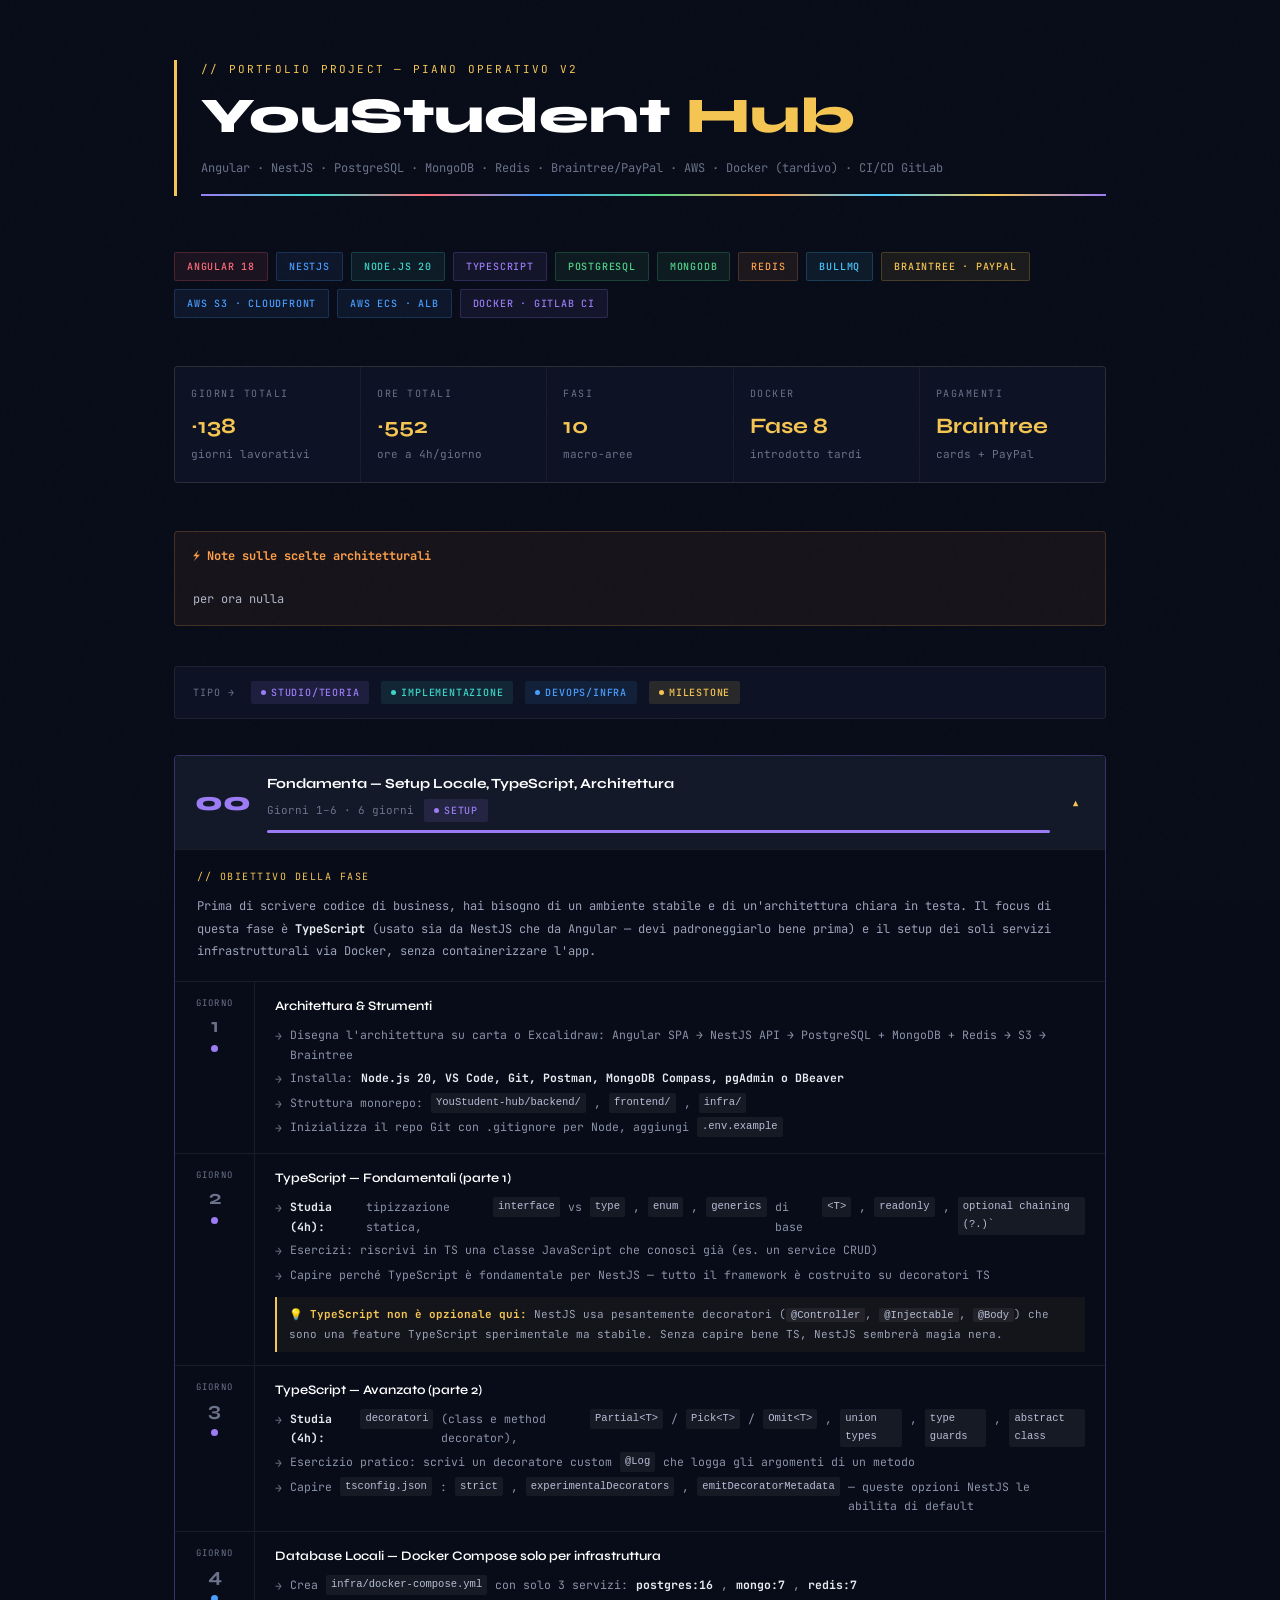
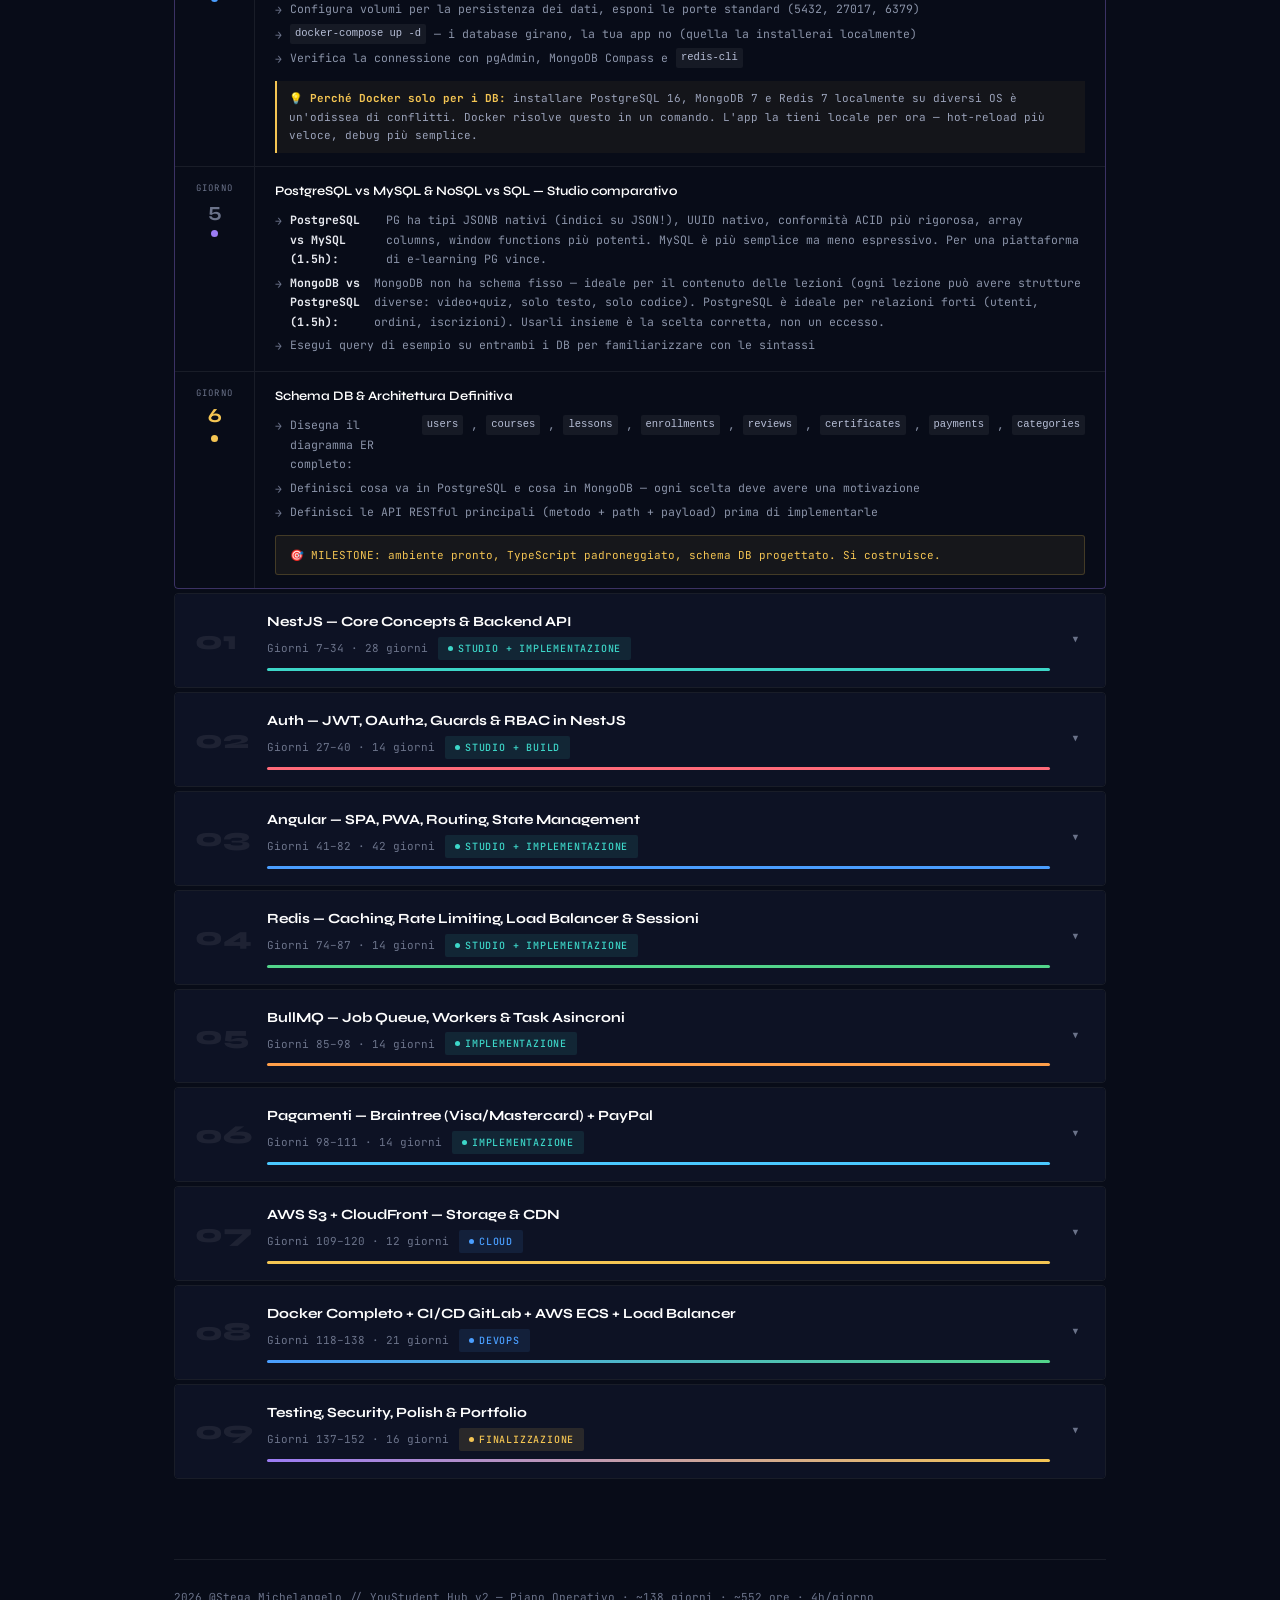
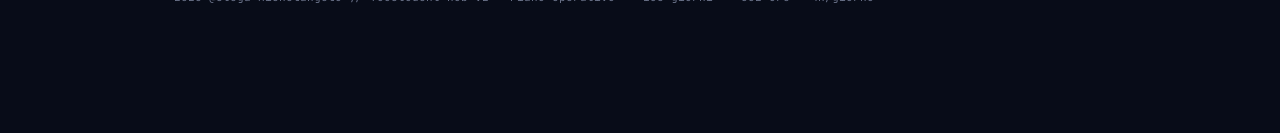
==== index.html @ 7e166595 "renamed file" ====
<!DOCTYPE html>
<html lang="it">
<head>
<meta charset="UTF-8">
<meta name="viewport" content="width=device-width, initial-scale=1.0">
<title>Student Hub — Project Plan v2</title>
<link href="https://fonts.googleapis.com/css2?family=Syne:wght@400;600;700;800&family=JetBrains+Mono:wght@300;400;500&display=swap" rel="stylesheet">
<style>
  :root {
    --bg: #080C18;
    --bg2: #0D1224;
    --bg3: #131929;
    --border: rgba(255,255,255,0.07);
    --gold: #F4C553;
    --gold-dim: rgba(244,197,83,0.15);
    --teal: #3DD6C8;
    --rose: #FF6B7A;
    --purple: #9B7CF4;
    --blue: #4A9EFF;
    --green: #52D48A;
    --orange: #FF9F4A;
    --cyan: #4AC8FF;
    --text: #E8EAF0;
    --muted: #6B738A;
    --accent-border: rgba(244,197,83,0.3);
  }
  * { box-sizing: border-box; margin: 0; padding: 0; }
  body {
    background: var(--bg);
    color: var(--text);
    font-family: 'JetBrains Mono', monospace;
    font-size: 13px;
    line-height: 1.7;
    min-height: 100vh;
  }
  body::before {
    content:'';
    position: fixed;
    inset: 0;
    background-image: url("data:image/svg+xml,%3Csvg viewBox='0 0 256 256' xmlns='http://www.w3.org/2000/svg'%3E%3Cfilter id='n'%3E%3CfeTurbulence type='fractalNoise' baseFrequency='0.9' numOctaves='4' stitchTiles='stitch'/%3E%3C/filter%3E%3Crect width='100%25' height='100%25' filter='url(%23n)' opacity='0.04'/%3E%3C/svg%3E");
    pointer-events: none;
    z-index: 0;
    opacity: 0.4;
  }
  .wrapper { position: relative; z-index: 1; max-width: 980px; margin: 0 auto; padding: 60px 24px 120px; }

  .header { margin-bottom: 56px; border-left: 3px solid var(--gold); padding-left: 24px; }
  .header-tag { font-size: 11px; letter-spacing: 0.2em; color: var(--gold); text-transform: uppercase; margin-bottom: 10px; }
  .header h1 { font-family: 'Syne', sans-serif; font-weight: 800; font-size: clamp(30px, 5vw, 50px); line-height: 1.1; color: #fff; margin-bottom: 8px; }
  .header h1 span { color: var(--gold); }
  .header-sub { color: var(--muted); font-size: 12px; margin-top: 14px; }
  .rainbow-bar { height: 2px; width: 100%; margin-top: 16px; background: linear-gradient(90deg, #9B7CF4,#3DD6C8,#FF6B7A,#4A9EFF,#52D48A,#FF9F4A,#4AC8FF,#F4C553,#9B7CF4); }

  /* STACK BADGES */
  .stack-row { display: flex; flex-wrap: wrap; gap: 8px; margin-bottom: 48px; }
  .stack-pill {
    display: inline-flex; align-items: center; gap: 6px;
    padding: 5px 12px; border-radius: 2px; font-size: 10px;
    letter-spacing: 0.08em; text-transform: uppercase; font-weight: 500;
    border: 1px solid;
  }
  .sp-red    { background: rgba(255,107,122,0.08); color: #FF6B7A; border-color: rgba(255,107,122,0.2); }
  .sp-blue   { background: rgba(74,158,255,0.08); color: #4A9EFF; border-color: rgba(74,158,255,0.2); }
  .sp-teal   { background: rgba(61,214,200,0.08); color: #3DD6C8; border-color: rgba(61,214,200,0.2); }
  .sp-purple { background: rgba(155,124,244,0.08); color: #9B7CF4; border-color: rgba(155,124,244,0.2); }
  .sp-green  { background: rgba(82,212,138,0.08); color: #52D48A; border-color: rgba(82,212,138,0.2); }
  .sp-orange { background: rgba(255,159,74,0.08); color: #FF9F4A; border-color: rgba(255,159,74,0.2); }
  .sp-cyan   { background: rgba(74,200,255,0.08); color: #4AC8FF; border-color: rgba(74,200,255,0.2); }
  .sp-gold   { background: rgba(244,197,83,0.08); color: #F4C553; border-color: rgba(244,197,83,0.2); }

  .stats { display: grid; grid-template-columns: repeat(auto-fit, minmax(130px, 1fr)); gap: 1px; background: var(--border); border: 1px solid var(--border); border-radius: 4px; margin-bottom: 48px; overflow: hidden; }
  .stat { background: var(--bg2); padding: 18px 16px; }
  .stat-label { font-size: 10px; color: var(--muted); letter-spacing: 0.15em; text-transform: uppercase; margin-bottom: 6px; }
  .stat-value { font-family: 'Syne', sans-serif; font-size: 22px; font-weight: 700; color: var(--gold); }
  .stat-unit { font-size: 11px; color: var(--muted); }

  /* NOTE BOX */
  .note-box { padding: 14px 18px; background: rgba(255,159,74,0.06); border: 1px solid rgba(255,159,74,0.2); border-radius: 4px; margin-bottom: 40px; font-size: 12px; color: #B0B8C8; line-height: 1.8; }
  .note-box strong { color: var(--orange); }

  .legend { display: flex; flex-wrap: wrap; gap: 12px; margin-bottom: 36px; padding: 14px 18px; background: var(--bg2); border: 1px solid var(--border); border-radius: 4px; align-items: center; }
  .legend-label { font-size: 10px; color: var(--muted); text-transform: uppercase; letter-spacing: 0.1em; margin-right: 4px; }
  .badge { display: inline-flex; align-items: center; gap: 5px; padding: 3px 10px; border-radius: 2px; font-size: 10px; letter-spacing: 0.08em; text-transform: uppercase; font-weight: 500; }
  .badge-dot { width: 5px; height: 5px; border-radius: 50%; }
  .badge.theory  { background: rgba(155,124,244,0.12); color: var(--purple); }
  .badge.theory .badge-dot  { background: var(--purple); }
  .badge.build   { background: rgba(61,214,200,0.1);  color: var(--teal); }
  .badge.build .badge-dot   { background: var(--teal); }
  .badge.devops  { background: rgba(74,158,255,0.1);  color: var(--blue); }
  .badge.devops .badge-dot  { background: var(--blue); }
  .badge.milestone { background: rgba(244,197,83,0.12); color: var(--gold); }
  .badge.milestone .badge-dot { background: var(--gold); }

  /* PHASE */
  .phase { margin-bottom: 4px; border: 1px solid var(--border); border-radius: 4px; overflow: hidden; transition: border-color 0.2s; }
  .phase:hover { border-color: rgba(255,255,255,0.13); }
  .phase.open { border-color: var(--accent-border); }
  .phase-header { display: grid; grid-template-columns: 56px 1fr auto; align-items: center; gap: 16px; padding: 16px 20px; cursor: pointer; background: var(--bg2); user-select: none; transition: background 0.15s; }
  .phase-header:hover { background: var(--bg3); }
  .phase.open .phase-header { background: var(--bg3); }
  .phase-num { font-family: 'Syne', sans-serif; font-size: 26px; font-weight: 800; color: var(--border); line-height: 1; }
  .phase-name { font-family: 'Syne', sans-serif; font-size: 14px; font-weight: 700; color: #fff; margin-bottom: 3px; }
  .phase-meta { display: flex; gap: 10px; align-items: center; flex-wrap: wrap; }
  .phase-days { font-size: 11px; color: var(--muted); }
  .phase-color-bar { height: 3px; border-radius: 2px; width: 100%; margin-top: 8px; }
  .phase-toggle { font-size: 18px; color: var(--muted); transition: transform 0.2s, color 0.2s; padding: 4px; }
  .phase.open .phase-toggle { transform: rotate(180deg); color: var(--gold); }
  .phase-body { display: none; border-top: 1px solid var(--border); }
  .phase.open .phase-body { display: block; }

  /* CONCEPT BOX */
  .concept-box { padding: 18px 22px; background: var(--bg); border-bottom: 1px solid var(--border); }
  .concept-title { font-size: 10px; letter-spacing: 0.15em; text-transform: uppercase; color: var(--gold); margin-bottom: 10px; }
  .concept-text { color: #9BA3BA; font-size: 12px; line-height: 1.9; }
  .concept-text strong { color: var(--text); }

  /* DAYS */
  .day-row { display: grid; grid-template-columns: 80px 1fr; border-bottom: 1px solid var(--border); transition: background 0.1s; }
  .day-row:last-child { border-bottom: none; }
  .day-row:hover { background: rgba(255,255,255,0.02); }
  .day-num-col { display: flex; flex-direction: column; align-items: center; justify-content: flex-start; padding: 14px 8px; border-right: 1px solid var(--border); gap: 5px; }
  .day-label { font-size: 9px; color: var(--muted); letter-spacing: 0.12em; text-transform: uppercase; }
  .day-number { font-family: 'Syne', sans-serif; font-size: 20px; font-weight: 700; color: var(--muted); line-height: 1; }
  .day-row.milestone-day .day-number { color: var(--gold); }
  .day-type-dot { width: 7px; height: 7px; border-radius: 50%; margin-top: 4px; }
  .day-content-col { padding: 13px 20px; }
  .day-title { font-family: 'Syne', sans-serif; font-size: 13px; font-weight: 600; color: #fff; margin-bottom: 6px; }
  .day-tasks { list-style: none; color: #8A93A8; font-size: 11.5px; }
  .day-tasks li { padding: 2px 0; display: flex; gap: 8px; align-items: flex-start; }
  .day-tasks li::before { content: '→'; color: var(--muted); flex-shrink: 0; margin-top: 1px; }
  .day-tasks li strong { color: var(--text); }
  .tip-box { margin-top: 10px; padding: 8px 12px; background: rgba(244,197,83,0.05); border-left: 2px solid var(--gold); font-size: 11px; color: #9BA3BA; }
  .tip-box strong { color: var(--gold); }
  .warn-box { margin-top: 10px; padding: 8px 12px; background: rgba(255,107,122,0.05); border-left: 2px solid var(--rose); font-size: 11px; color: #9BA3BA; }
  .warn-box strong { color: var(--rose); }
  .milestone-banner { background: rgba(244,197,83,0.06); border: 1px solid rgba(244,197,83,0.2); border-radius: 3px; padding: 10px 14px; margin-top: 10px; font-size: 11px; color: var(--gold); display: flex; align-items: center; gap: 8px; }

  /* PHASE COLORS */
  .ph0 .phase-color-bar { background: var(--purple); }
  .ph0 .phase.open { border-color: rgba(155,124,244,0.35); }
  .ph0 .phase.open .phase-num { color: var(--purple); }

  .ph1 .phase-color-bar { background: var(--teal); }
  .ph1 .phase.open { border-color: rgba(61,214,200,0.35); }
  .ph1 .phase.open .phase-num { color: var(--teal); }

  .ph2 .phase-color-bar { background: var(--rose); }
  .ph2 .phase.open { border-color: rgba(255,107,122,0.35); }
  .ph2 .phase.open .phase-num { color: var(--rose); }

  .ph3 .phase-color-bar { background: var(--blue); }
  .ph3 .phase.open { border-color: rgba(74,158,255,0.35); }
  .ph3 .phase.open .phase-num { color: var(--blue); }

  .ph4 .phase-color-bar { background: var(--green); }
  .ph4 .phase.open { border-color: rgba(82,212,138,0.35); }
  .ph4 .phase.open .phase-num { color: var(--green); }

  .ph5 .phase-color-bar { background: var(--orange); }
  .ph5 .phase.open { border-color: rgba(255,159,74,0.35); }
  .ph5 .phase.open .phase-num { color: var(--orange); }

  .ph6 .phase-color-bar { background: var(--cyan); }
  .ph6 .phase.open { border-color: rgba(74,200,255,0.35); }
  .ph6 .phase.open .phase-num { color: var(--cyan); }

  .ph7 .phase-color-bar { background: var(--gold); }
  .ph7 .phase.open { border-color: rgba(244,197,83,0.35); }
  .ph7 .phase.open .phase-num { color: var(--gold); }

  .ph8 .phase-color-bar { background: linear-gradient(90deg,#4A9EFF,#52D48A); }
  .ph8 .phase.open { border-color: rgba(74,158,255,0.35); }
  .ph8 .phase.open .phase-num { color: var(--blue); }

  .ph9 .phase-color-bar { background: linear-gradient(90deg,var(--purple),var(--gold)); }
  .ph9 .phase.open { border-color: rgba(244,197,83,0.35); }
  .ph9 .phase.open .phase-num { color: var(--gold); }

  code { background: rgba(255,255,255,0.06); padding: 1px 5px; border-radius: 2px; font-size: 10.5px; color: #B8C0D8; }

  .footer { margin-top: 80px; padding-top: 28px; border-top: 1px solid var(--border); color: var(--muted); font-size: 11px; }

  @media(max-width:600px) {
    .day-row { grid-template-columns: 60px 1fr; }
    .stats { grid-template-columns: 1fr 1fr; }
    .phase-header { grid-template-columns: 36px 1fr auto; gap: 10px; }
    .phase-num { font-size: 18px; }
  }
</style>
</head>
<body>
<div class="wrapper">

  <div class="header">
    <div class="header-tag">// Portfolio Project — Piano Operativo v2</div>
    <h1>YouStudent <span>Hub</span></h1>
    <div class="header-sub">Angular · NestJS · PostgreSQL · MongoDB · Redis · Braintree/PayPal · AWS · Docker (tardivo) · CI/CD GitLab</div>
    <div class="rainbow-bar"></div>
  </div>

  <div class="stack-row">
    <span class="stack-pill sp-red">Angular 18</span>
    <span class="stack-pill sp-blue">NestJS</span>
    <span class="stack-pill sp-teal">Node.js 20</span>
    <span class="stack-pill sp-purple">TypeScript</span>
    <span class="stack-pill sp-green">PostgreSQL</span>
    <span class="stack-pill sp-green">MongoDB</span>
    <span class="stack-pill sp-orange">Redis</span>
    <span class="stack-pill sp-cyan">BullMQ</span>
    <span class="stack-pill sp-gold">Braintree · PayPal</span>
    <span class="stack-pill sp-blue">AWS S3 · CloudFront</span>
    <span class="stack-pill sp-blue">AWS ECS · ALB</span>
    <span class="stack-pill sp-purple">Docker · GitLab CI</span>
  </div>

  <div class="stats">
    <div class="stat"><div class="stat-label">Giorni totali</div><div class="stat-value">~138</div><div class="stat-unit">giorni lavorativi</div></div>
    <div class="stat"><div class="stat-label">Ore totali</div><div class="stat-value">~552</div><div class="stat-unit">ore a 4h/giorno</div></div>
    <div class="stat"><div class="stat-label">Fasi</div><div class="stat-value">10</div><div class="stat-unit">macro-aree</div></div>
    <div class="stat"><div class="stat-label">Docker</div><div class="stat-value">Fase 8</div><div class="stat-unit">introdotto tardi</div></div>
    <div class="stat"><div class="stat-label">Pagamenti</div><div class="stat-value">Braintree</div><div class="stat-unit">cards + PayPal</div></div>
  </div>

  <div class="note-box">
    <strong>⚡ Note sulle scelte architetturali</strong><br><br>
    <p>per ora nulla</p>
  </div>

  <div class="legend">
    <span class="legend-label">Tipo →</span>
    <span class="badge theory"><span class="badge-dot"></span>Studio/Teoria</span>
    <span class="badge build"><span class="badge-dot"></span>Implementazione</span>
    <span class="badge devops"><span class="badge-dot"></span>DevOps/Infra</span>
    <span class="badge milestone"><span class="badge-dot"></span>Milestone</span>
  </div>

  <!-- ===== PHASE 00 ===== -->
  <div class="ph0">
  <div class="phase" id="ph0">
    <div class="phase-header" onclick="toggle('ph0')">
      <div class="phase-num">00</div>
      <div class="phase-info">
        <div class="phase-name">Fondamenta — Setup Locale, TypeScript, Architettura</div>
        <div class="phase-meta"><span class="phase-days">Giorni 1–6 · 6 giorni</span><span class="badge theory"><span class="badge-dot"></span>Setup</span></div>
        <div class="phase-color-bar"></div>
      </div>
      <div class="phase-toggle">▾</div>
    </div>
    <div class="phase-body">
      <div class="concept-box">
        <div class="concept-title">// Obiettivo della fase</div>
        <div class="concept-text">Prima di scrivere codice di business, hai bisogno di un ambiente stabile e di un'architettura chiara in testa. Il focus di questa fase è <strong>TypeScript</strong> (usato sia da NestJS che da Angular — devi padroneggiarlo bene prima) e il setup dei soli servizi infrastrutturali via Docker, senza containerizzare l'app.</div>
      </div>
      <div class="days-list">

        <div class="day-row">
          <div class="day-num-col"><span class="day-label">giorno</span><span class="day-number">1</span><span class="day-type-dot" style="background:var(--purple)"></span></div>
          <div class="day-content-col">
            <div class="day-title">Architettura & Strumenti</div>
            <ul class="day-tasks">
              <li>Disegna l'architettura su carta o Excalidraw: Angular SPA → NestJS API → PostgreSQL + MongoDB + Redis → S3 → Braintree</li>
              <li>Installa: <strong>Node.js 20, VS Code, Git, Postman, MongoDB Compass, pgAdmin o DBeaver</strong></li>
              <li>Struttura monorepo: <code>YouStudent-hub/backend/</code>, <code>frontend/</code>, <code>infra/</code></li>
              <li>Inizializza il repo Git con .gitignore per Node, aggiungi <code>.env.example</code></li>
            </ul>
          </div>
        </div>

        <div class="day-row">
          <div class="day-num-col"><span class="day-label">giorno</span><span class="day-number">2</span><span class="day-type-dot" style="background:var(--purple)"></span></div>
          <div class="day-content-col">
            <div class="day-title">TypeScript — Fondamentali (parte 1)</div>
            <ul class="day-tasks">
              <li><strong>Studia (4h):</strong> tipizzazione statica, <code>interface</code> vs <code>type</code>, <code>enum</code>, <code>generics</code> di base <code>&lt;T&gt;</code>, <code>readonly</code>, <code>optional chaining (?.)` </code></li>
              <li>Esercizi: riscrivi in TS una classe JavaScript che conosci già (es. un service CRUD)</li>
              <li>Capire perché TypeScript è fondamentale per NestJS — tutto il framework è costruito su decoratori TS</li>
            </ul>
            <div class="tip-box"><strong>💡 TypeScript non è opzionale qui:</strong> NestJS usa pesantemente decoratori (<code>@Controller</code>, <code>@Injectable</code>, <code>@Body</code>) che sono una feature TypeScript sperimentale ma stabile. Senza capire bene TS, NestJS sembrerà magia nera.</div>
          </div>
        </div>

        <div class="day-row">
          <div class="day-num-col"><span class="day-label">giorno</span><span class="day-number">3</span><span class="day-type-dot" style="background:var(--purple)"></span></div>
          <div class="day-content-col">
            <div class="day-title">TypeScript — Avanzato (parte 2)</div>
            <ul class="day-tasks">
              <li><strong>Studia (4h):</strong> <code>decoratori</code> (class e method decorator), <code>Partial&lt;T&gt;</code> / <code>Pick&lt;T&gt;</code> / <code>Omit&lt;T&gt;</code>, <code>union types</code>, <code>type guards</code>, <code>abstract class</code></li>
              <li>Esercizio pratico: scrivi un decoratore custom <code>@Log</code> che logga gli argomenti di un metodo</li>
              <li>Capire <code>tsconfig.json</code>: <code>strict</code>, <code>experimentalDecorators</code>, <code>emitDecoratorMetadata</code> — queste opzioni NestJS le abilita di default</li>
            </ul>
          </div>
        </div>

        <div class="day-row">
          <div class="day-num-col"><span class="day-label">giorno</span><span class="day-number">4</span><span class="day-type-dot" style="background:var(--blue)"></span></div>
          <div class="day-content-col">
            <div class="day-title">Database Locali — Docker Compose solo per infrastruttura</div>
            <ul class="day-tasks">
              <li>Crea <code>infra/docker-compose.yml</code> con solo 3 servizi: <strong>postgres:16</strong>, <strong>mongo:7</strong>, <strong>redis:7</strong></li>
              <li>Configura volumi per la persistenza dei dati, esponi le porte standard (5432, 27017, 6379)</li>
              <li><code>docker-compose up -d</code> — i database girano, la tua app no (quella la installerai localmente)</li>
              <li>Verifica la connessione con pgAdmin, MongoDB Compass e <code>redis-cli</code></li>
            </ul>
            <div class="tip-box"><strong>💡 Perché Docker solo per i DB:</strong> installare PostgreSQL 16, MongoDB 7 e Redis 7 localmente su diversi OS è un'odissea di conflitti. Docker risolve questo in un comando. L'app la tieni locale per ora — hot-reload più veloce, debug più semplice.</div>
          </div>
        </div>

        <div class="day-row">
          <div class="day-num-col"><span class="day-label">giorno</span><span class="day-number">5</span><span class="day-type-dot" style="background:var(--purple)"></span></div>
          <div class="day-content-col">
            <div class="day-title">PostgreSQL vs MySQL & NoSQL vs SQL — Studio comparativo</div>
            <ul class="day-tasks">
              <li><strong>PostgreSQL vs MySQL (1.5h):</strong> PG ha tipi JSONB nativi (indici su JSON!), UUID nativo, conformità ACID più rigorosa, array columns, window functions più potenti. MySQL è più semplice ma meno espressivo. Per una piattaforma di e-learning PG vince.</li>
              <li><strong>MongoDB vs PostgreSQL (1.5h):</strong> MongoDB non ha schema fisso — ideale per il contenuto delle lezioni (ogni lezione può avere strutture diverse: video+quiz, solo testo, solo codice). PostgreSQL è ideale per relazioni forti (utenti, ordini, iscrizioni). Usarli insieme è la scelta corretta, non un eccesso.</li>
              <li>Esegui query di esempio su entrambi i DB per familiarizzare con le sintassi</li>
            </ul>
          </div>
        </div>

        <div class="day-row milestone-day">
          <div class="day-num-col"><span class="day-label">giorno</span><span class="day-number">6</span><span class="day-type-dot" style="background:var(--gold)"></span></div>
          <div class="day-content-col">
            <div class="day-title">Schema DB & Architettura Definitiva</div>
            <ul class="day-tasks">
              <li>Disegna il diagramma ER completo: <code>users</code>, <code>courses</code>, <code>lessons</code>, <code>enrollments</code>, <code>reviews</code>, <code>certificates</code>, <code>payments</code>, <code>categories</code></li>
              <li>Definisci cosa va in PostgreSQL e cosa in MongoDB — ogni scelta deve avere una motivazione</li>
              <li>Definisci le API RESTful principali (metodo + path + payload) prima di implementarle</li>
            </ul>
            <div class="milestone-banner">🎯 MILESTONE: ambiente pronto, TypeScript padroneggiato, schema DB progettato. Si costruisce.</div>
          </div>
        </div>

      </div>
    </div>
  </div>
  </div>

  <!-- ===== PHASE 01 ===== -->
  <div class="ph1">
  <div class="phase" id="ph1">
    <div class="phase-header" onclick="toggle('ph1')">
      <div class="phase-num">01</div>
      <div class="phase-info">
        <div class="phase-name">NestJS — Core Concepts & Backend API</div>
        <div class="phase-meta"><span class="phase-days">Giorni 7–34 · 28 giorni</span><span class="badge build"><span class="badge-dot"></span>Studio + Implementazione</span></div>
        <div class="phase-color-bar"></div>
      </div>
      <div class="phase-toggle">▾</div>
    </div>
    <div class="phase-body">
      <div class="concept-box">
        <div class="concept-title">// I building block di NestJS — impararli nell'ordine giusto</div>
        <div class="concept-text">
          NestJS ha un'architettura fortemente ispirata ad Angular (moduli, dependency injection, decoratori). I concetti vanno imparati in questo ordine:<br><br>
          <strong>Module:</strong> unità organizzativa. Ogni feature è un modulo (<code>UsersModule</code>, <code>CoursesModule</code>). Il modulo radice è <code>AppModule</code>. I moduli dichiarano cosa esportano e cosa importano da altri moduli.<br><br>
          <strong>Controller:</strong> gestisce le richieste HTTP. Mappa i path (<code>@Get('/courses')</code>), estrae parametri (<code>@Param</code>, <code>@Body</code>, <code>@Query</code>), delega la logica al Service.<br><br>
          <strong>Service:</strong> contiene tutta la logica di business. È <code>@Injectable()</code> — NestJS gestisce il suo ciclo di vita e lo inietta dove serve (dependency injection).<br><br>
          <strong>DTO (Data Transfer Object):</strong> classe TypeScript che descrive la forma dei dati in ingresso. Usata con <code>class-validator</code> per la validazione automatica.<br><br>
          <strong>Pipe:</strong> trasforma o valida i dati <em>prima</em> che arrivino al controller. La <code>ValidationPipe</code> globale usa i DTO per validare automaticamente ogni richiesta.<br><br>
          <strong>Guard:</strong> decide se una richiesta può procedere. Esempio: <code>JwtAuthGuard</code> verifica che il token JWT sia valido. Se il guard ritorna <code>false</code>, NestJS risponde automaticamente 401/403.<br><br>
          <strong>Interceptor:</strong> wrappa la richiesta/risposta. Usi: logging, trasformazione della risposta, caching, timeout globale.
        </div>
      </div>
      <div class="days-list">

        <div class="day-row">
          <div class="day-num-col"><span class="day-label">giorno</span><span class="day-number">7</span><span class="day-type-dot" style="background:var(--purple)"></span></div>
          <div class="day-content-col">
            <div class="day-title">NestJS — Installazione & Primo Progetto</div>
            <ul class="day-tasks">
              <li><strong>Studia (1.5h):</strong> leggi la documentazione NestJS — First Steps, Controllers, Providers. Capisci come il framework è strutturato prima di usarlo.</li>
              <li>Installa la CLI: <code>npm i -g @nestjs/cli</code> e crea il progetto: <code>nest new backend</code></li>
              <li>Esplora la struttura generata: <code>app.module.ts</code>, <code>app.controller.ts</code>, <code>app.service.ts</code></li>
              <li>Aggiungi un endpoint custom <code>GET /health</code> che restituisce <code>{"status":"ok","timestamp":"..."}</code> — ti servirà per l'AWS health check più avanti</li>
            </ul>
          </div>
        </div>

        <div class="day-row">
          <div class="day-num-col"><span class="day-label">giorno</span><span class="day-number">8</span><span class="day-type-dot" style="background:var(--purple)"></span></div>
          <div class="day-content-col">
            <div class="day-title">Module System & Dependency Injection</div>
            <ul class="day-tasks">
              <li><strong>Studia (1.5h):</strong> come funziona il DI container di NestJS — <code>providers</code>, <code>exports</code>, <code>imports</code> nel decoratore <code>@Module()</code>. Capire perché un Service deve essere nel provider array del modulo corretto.</li>
              <li>Crea il modulo <code>UsersModule</code> con <code>nest generate module users</code></li>
              <li>Crea <code>UsersController</code> e <code>UsersService</code> con la CLI — osserva come vengono automaticamente registrati nel modulo</li>
              <li>Sperimenta l'injection: inietta <code>UsersService</code> nel costruttore di <code>UsersController</code> e capisce come NestJS risolve la dipendenza</li>
            </ul>
          </div>
        </div>

        <div class="day-row">
          <div class="day-num-col"><span class="day-label">giorno</span><span class="day-number">9</span><span class="day-type-dot" style="background:var(--teal)"></span></div>
          <div class="day-content-col">
            <div class="day-title">DTOs & ValidationPipe</div>
            <ul class="day-tasks">
              <li>Installa: <code>npm i class-validator class-transformer</code></li>
              <li>Crea <code>create-user.dto.ts</code> con decoratori di validazione: <code>@IsEmail()</code>, <code>@IsString()</code>, <code>@MinLength(8)</code>, <code>@IsEnum(UserRole)</code></li>
              <li>Abilita la <code>ValidationPipe</code> globalmente in <code>main.ts</code> con <code>whitelist: true</code> (rimuove automaticamente i campi non presenti nel DTO) e <code>transform: true</code> (converte automaticamente i tipi)</li>
              <li>Testa con Postman: invia un payload invalido e verifica che NestJS risponda 400 con i dettagli degli errori di validazione</li>
            </ul>
            <div class="tip-box"><strong>💡 whitelist: true</strong> è fondamentale per la sicurezza: impedisce che dati extra nel body vengano passati al service. Un utente non può inviare <code>"isAdmin": true</code> e aspettarsi che funzioni.</div>
          </div>
        </div>

        <div class="day-row">
          <div class="day-num-col"><span class="day-label">giorno</span><span class="day-number">10-11</span><span class="day-type-dot" style="background:var(--teal)"></span></div>
          <div class="day-content-col">
            <div class="day-title">TypeORM + PostgreSQL — Entities & Migrations (2 giorni)</div>
            <ul class="day-tasks">
              <li>Installa: <code>@nestjs/typeorm typeorm pg</code>. Configura <code>TypeOrmModule.forRoot()</code> in <code>AppModule</code> puntando al container PostgreSQL</li>
              <li>Crea l'entity <code>User</code> con decoratori TypeORM: <code>@Entity()</code>, <code>@Column()</code>, <code>@PrimaryGeneratedColumn('uuid')</code>, <code>@CreateDateColumn()</code></li>
              <li>Crea una migrazione con TypeORM CLI: capire la differenza tra <code>synchronize: true</code> (solo dev, pericoloso in prod) e le migrazioni esplicite (prod)</li>
              <li>Secondo giorno: entity <code>Course</code> con relation <code>@ManyToOne(() => User)</code> verso instructor, entity <code>Category</code>, <code>Lesson</code></li>
            </ul>
          </div>
        </div>

        <div class="day-row">
          <div class="day-num-col"><span class="day-label">giorno</span><span class="day-number">12-13</span><span class="day-type-dot" style="background:var(--teal)"></span></div>
          <div class="day-content-col">
            <div class="day-title">Repository Pattern & CRUD Courses (2 giorni)</div>
            <ul class="day-tasks">
              <li>Usa <code>@InjectRepository(Course)</code> nel CoursesService per avere accesso al repository TypeORM</li>
              <li>Implementa tutti i metodi CRUD: <code>findAll()</code> con paginazione e filtri, <code>findBySlug()</code>, <code>create()</code>, <code>update()</code>, <code>remove()</code></li>
              <li>CoursesController con tutti gli endpoint REST mappati ai metodi del service</li>
              <li>Aggiungi <code>@nestjs/swagger</code> e decora i DTO e i controller — genera automaticamente la documentazione OpenAPI su <code>/api/docs</code></li>
            </ul>
          </div>
        </div>

        <div class="day-row">
          <div class="day-num-col"><span class="day-label">giorno</span><span class="day-number">14-15</span><span class="day-type-dot" style="background:var(--teal)"></span></div>
          <div class="day-content-col">
            <div class="day-title">Mongoose + MongoDB — Lesson Content (2 giorni)</div>
            <ul class="day-tasks">
              <li>Installa <code>@nestjs/mongoose mongoose</code>. Configura <code>MongooseModule.forRoot()</code> in <code>AppModule</code></li>
              <li>Crea lo Schema Mongoose <code>LessonContent</code>: <code>lessonId</code> (FK verso PostgreSQL), <code>videoUrl</code>, <code>transcript</code>, <code>attachments</code>, <code>quiz: [{question, options, correctAnswer, explanation}]</code></li>
              <li>Service che gestisce il documento MongoDB e il riferimento (content_id) salvato su PostgreSQL</li>
              <li>Endpoint <code>GET /lessons/:id/content</code>: fonde dati da PostgreSQL + MongoDB in una singola risposta</li>
            </ul>
          </div>
        </div>

        <div class="day-row">
          <div class="day-num-col"><span class="day-label">giorno</span><span class="day-number">16-17</span><span class="day-type-dot" style="background:var(--teal)"></span></div>
          <div class="day-content-col">
            <div class="day-title">Interceptors — Response Transform & Logging (2 giorni)</div>
            <ul class="day-tasks">
              <li><strong>Studia (1h):</strong> il ciclo di vita di un Interceptor in NestJS — pre-handler e post-handler con RxJS <code>tap()</code> e <code>map()</code></li>
              <li>Crea un <code>TransformInterceptor</code> globale che wrappa tutte le risposte in: <code>{"data": ..., "statusCode": 200, "timestamp": "..."}</code></li>
              <li>Crea un <code>LoggingInterceptor</code>: logga method, path, status code e tempo di risposta per ogni richiesta</li>
              <li>Crea un <code>TimeoutInterceptor</code>: se un endpoint non risponde entro 10 secondi, ritorna 504</li>
            </ul>
          </div>
        </div>

        <div class="day-row">
          <div class="day-num-col"><span class="day-label">giorno</span><span class="day-number">18-19</span><span class="day-type-dot" style="background:var(--teal)"></span></div>
          <div class="day-content-col">
            <div class="day-title">Exception Filters & Error Handling (2 giorni)</div>
            <ul class="day-tasks">
              <li><strong>Studia (1h):</strong> le eccezioni built-in di NestJS (<code>NotFoundException</code>, <code>ForbiddenException</code>, <code>ConflictException</code>, ecc.) — quando usare ognuna</li>
              <li>Crea un <code>HttpExceptionFilter</code> globale che standardizza il formato di TUTTI gli errori: <code>{"error": "NOT_FOUND", "message": "...", "statusCode": 404, "path": "..."}</code></li>
              <li>Gestisci anche gli errori di TypeORM (es. violazione di unique constraint) — trasformali in <code>ConflictException</code> invece di lasciare passare un errore 500</li>
              <li>Testa ogni tipo di errore con Postman e verifica la consistenza della risposta</li>
            </ul>
          </div>
        </div>

        <div class="day-row">
          <div class="day-num-col"><span class="day-label">giorno</span><span class="day-number">20-22</span><span class="day-type-dot" style="background:var(--teal)"></span></div>
          <div class="day-content-col">
            <div class="day-title">Enrollment, Review, Certificate — API Complete (3 giorni)</div>
            <ul class="day-tasks">
              <li>Genera tutti i moduli, controller, service, DTO per enrollments, reviews, certificates con la NestJS CLI</li>
              <li>Logica di enrollement: verifica che il corso sia published, che l'utente non sia già iscritto, crea l'enrollment</li>
              <li>Logica di progresso: aggiorna la percentuale, emetti un <strong>evento interno NestJS</strong> (<code>EventEmitter2</code>) quando il progresso raggiunge il 100%</li>
              <li>Il listener dell'evento triggera la generazione del certificato in background</li>
            </ul>
          </div>
        </div>

        <div class="day-row">
          <div class="day-num-col"><span class="day-label">giorno</span><span class="day-number">23-25</span><span class="day-type-dot" style="background:var(--teal)"></span></div>
          <div class="day-content-col">
            <div class="day-title">Custom Pipes & Advanced Validation (3 giorni)</div>
            <ul class="day-tasks">
              <li><strong>Studia (1h):</strong> quando creare una Pipe custom invece di usare solo class-validator — scenari: validazione cross-field, trasformazione complessa, parsing di valori</li>
              <li>Crea <code>ParseUuidPipe</code> custom: valida che un parametro sia un UUID valido, lancia <code>BadRequestException</code> se non lo è</li>
              <li>Crea <code>FileSizePipe</code>: valida la dimensione di un file caricato</li>
              <li>Applica le pipe a livello di parametro: <code>@Param('id', ParseUuidPipe)</code></li>
            </ul>
          </div>
        </div>

        <div class="day-row milestone-day">
          <div class="day-num-col"><span class="day-label">giorno</span><span class="day-number">26</span><span class="day-type-dot" style="background:var(--gold)"></span></div>
          <div class="day-content-col">
            <div class="day-title">API Review & Documentazione Swagger</div>
            <ul class="day-tasks">
              <li>Revisiona tutti gli endpoint: sono consistenti? I DTO coprono tutti i casi? Gli errori sono standardizzati?</li>
              <li>Completa la documentazione Swagger con <code>@ApiOperation</code>, <code>@ApiResponse</code>, <code>@ApiBearerAuth</code> su ogni controller</li>
              <li>Testa ogni endpoint con Postman in modo sistematico con casi positivi e negativi</li>
            </ul>
            <div class="milestone-banner">🎯 MILESTONE: backend NestJS completo con tutti i building block (Module, Controller, Service, DTO, Pipe, Interceptor, Filter). API documentata.</div>
          </div>
        </div>

      </div>
    </div>
  </div>
  </div>

  <!-- ===== PHASE 02 ===== -->
  <div class="ph2">
  <div class="phase" id="ph2">
    <div class="phase-header" onclick="toggle('ph2')">
      <div class="phase-num">02</div>
      <div class="phase-info">
        <div class="phase-name">Auth — JWT, OAuth2, Guards & RBAC in NestJS</div>
        <div class="phase-meta"><span class="phase-days">Giorni 27–40 · 14 giorni</span><span class="badge build"><span class="badge-dot"></span>Studio + Build</span></div>
        <div class="phase-color-bar"></div>
      </div>
      <div class="phase-toggle">▾</div>
    </div>
    <div class="phase-body">
      <div class="concept-box">
        <div class="concept-title">// JWT, OAuth2 e RBAC — la triade dell'autenticazione moderna</div>
        <div class="concept-text">
          <strong>JWT (JSON Web Token):</strong> token firmato crittograficamente diviso in tre parti (Header.Payload.Signature). Il server lo genera al login, il client lo invia nell'header <code>Authorization: Bearer &lt;token&gt;</code>. Il server lo verifica con la chiave segreta senza query al DB — è <em>stateless</em>. Ha una scadenza (<code>exp</code>): normalmente 15 minuti per l'access token, 7 giorni per il refresh token.<br><br>
          <strong>OAuth2:</strong> protocollo di delega dell'autenticazione. "Google certifica che questo utente è chi dice di essere." Il tuo backend riceve un token Google, lo verifica, e poi emette il proprio JWT. Non è alternativo a JWT — sono complementari.<br><br>
          <strong>RBAC (Role-Based Access Control):</strong> ogni utente ha un ruolo (<code>student</code>, <code>instructor</code>, <code>admin</code>), ogni ruolo mappa a permessi. In NestJS si implementa con i <strong>Guards</strong> — il posto architetturalmente corretto per il controllo accessi.
        </div>
      </div>
      <div class="days-list">

        <div class="day-row">
          <div class="day-num-col"><span class="day-label">giorno</span><span class="day-number">27</span><span class="day-type-dot" style="background:var(--purple)"></span></div>
          <div class="day-content-col">
            <div class="day-title">JWT — Teoria + Passport.js in NestJS</div>
            <ul class="day-tasks">
              <li><strong>Studia (2h):</strong> anatomia del JWT, algoritmo di firma HMAC-SHA256, differenza tra access e refresh token, dove conservarli (HttpOnly cookie per il refresh, memory per l'access)</li>
              <li>Installa: <code>@nestjs/passport passport passport-jwt @nestjs/jwt bcrypt</code></li>
              <li>Capisci come Passport.js si integra con NestJS: <code>Strategy</code> → <code>AuthGuard</code> — il Guard chiama la Strategy, la Strategy valida il token, injetta l'utente nella request</li>
              <li>Crea <code>AuthModule</code> con <code>JwtModule.registerAsync()</code> che legge la secret dal ConfigService</li>
            </ul>
          </div>
        </div>

        <div class="day-row">
          <div class="day-num-col"><span class="day-label">giorno</span><span class="day-number">28-29</span><span class="day-type-dot" style="background:var(--rose)"></span></div>
          <div class="day-content-col">
            <div class="day-title">Implementazione JWT + Refresh Token (2 giorni)</div>
            <ul class="day-tasks">
              <li>Crea <code>JwtStrategy</code> (estende <code>PassportStrategy</code>): estrae il payload dal token, verifica che l'utente esista ancora nel DB</li>
              <li>Crea <code>JwtAuthGuard</code>: usa <code>@UseGuards(JwtAuthGuard)</code> sugli endpoint protetti — oppure applica globalmente e usa <code>@Public()</code> per le eccezioni</li>
              <li>Endpoint <code>POST /auth/login</code>: verifica email + password (bcrypt), genera access token (15min) e refresh token (7gg)</li>
              <li>Endpoint <code>POST /auth/refresh</code>: riceve il refresh token (da cookie HttpOnly), genera nuovo access token. Salva l'hash del refresh token nel DB per invalidarlo al logout</li>
              <li>Endpoint <code>POST /auth/logout</code>: invalida il refresh token nel DB</li>
            </ul>
          </div>
        </div>

        <div class="day-row">
          <div class="day-num-col"><span class="day-label">giorno</span><span class="day-number">30</span><span class="day-type-dot" style="background:var(--purple)"></span></div>
          <div class="day-content-col">
            <div class="day-title">OAuth2 — Flusso Authorization Code (Teoria)</div>
            <ul class="day-tasks">
              <li><strong>Studia (2h):</strong> i 4 grant types OAuth2, perché Authorization Code è il più sicuro per web app, il concetto di PKCE (Proof Key for Code Exchange) per SPA</li>
              <li>Traccia passo per passo il flusso Google: click su "Login con Google" → redirect a Google → consenso utente → redirect con <code>?code=...</code> → backend scambia code con access_token Google → verifica identity → emette JWT proprio</li>
              <li>Registra le app su Google Cloud Console e GitHub Developer Settings (gratuito)</li>
            </ul>
          </div>
        </div>

        <div class="day-row">
          <div class="day-num-col"><span class="day-label">giorno</span><span class="day-number">31-32</span><span class="day-type-dot" style="background:var(--rose)"></span></div>
          <div class="day-content-col">
            <div class="day-title">OAuth2 — Implementazione Google & GitHub (2 giorni)</div>
            <ul class="day-tasks">
              <li>Installa <code>passport-google-oauth20 passport-github2</code></li>
              <li>Crea <code>GoogleStrategy</code> e <code>GithubStrategy</code>: il metodo <code>validate()</code> riceve i dati del profilo social e li trasforma in un utente del tuo sistema (crea se non esiste, collega il provider se esiste)</li>
              <li>Endpoint <code>GET /auth/google</code> → redirect a Google. Endpoint <code>GET /auth/google/callback</code> → riceve il code, chiama la strategy, emette JWT proprio e redirect al frontend</li>
              <li>Stesso flusso per GitHub</li>
            </ul>
          </div>
        </div>

        <div class="day-row">
          <div class="day-num-col"><span class="day-label">giorno</span><span class="day-number">33-34</span><span class="day-type-dot" style="background:var(--rose)"></span></div>
          <div class="day-content-col">
            <div class="day-title">RBAC con Decoratori Custom & Guards (2 giorni)</div>
            <ul class="day-tasks">
              <li>Crea il decoratore <code>@Roles(...roles)</code> usando <code>SetMetadata</code>: <code>@Roles('instructor', 'admin')</code> su un endpoint</li>
              <li>Crea <code>RolesGuard</code>: usa <code>Reflector</code> per leggere i ruoli richiesti dai metadati del decoratore, li confronta con il ruolo dell'utente corrente</li>
              <li>Configura l'ordine dei guard: prima <code>JwtAuthGuard</code> (autenticazione), poi <code>RolesGuard</code> (autorizzazione)</li>
              <li>Testa tutti gli scenari: student su endpoint instructor → 403; admin su qualsiasi endpoint → 200; unauthenticated su endpoint protetto → 401</li>
            </ul>
            <div class="tip-box"><strong>💡 Guard vs Middleware:</strong> in NestJS usa sempre i Guard per autenticazione/autorizzazione, non i Middleware. I Guard hanno accesso al contesto di esecuzione e al Reflector (metadati dei decoratori). I Middleware sono più adatti per operazioni generiche (logging, parsing).</div>
          </div>
        </div>

      </div>
    </div>
  </div>
  </div>

  <!-- ===== PHASE 03 ===== -->
  <div class="ph3">
  <div class="phase" id="ph3">
    <div class="phase-header" onclick="toggle('ph3')">
      <div class="phase-num">03</div>
      <div class="phase-info">
        <div class="phase-name">Angular — SPA, PWA, Routing, State Management</div>
        <div class="phase-meta"><span class="phase-days">Giorni 41–82 · 42 giorni</span><span class="badge build"><span class="badge-dot"></span>Studio + Implementazione</span></div>
        <div class="phase-color-bar"></div>
      </div>
      <div class="phase-toggle">▾</div>
    </div>
    <div class="phase-body">
      <div class="concept-box">
        <div class="concept-title">// Angular vs React — le differenze che contano</div>
        <div class="concept-text">
          Già conosci React, quindi i concetti di componenti, props, stato e lifecycle non ti sono nuovi. Le differenze chiave di Angular: è un <strong>framework completo</strong> (routing, HTTP client, forms, DI — tutto incluso e integrato). Usa <strong>TypeScript nativo</strong> (non opzionale come in React). Il sistema di <strong>Dependency Injection</strong> è simile a NestJS — non casuale, sono entrambi ispirati ad Angular. I <strong>Signal</strong> (Angular 17+) rimpiazzano gradualmente RxJS per lo state management locale.<br><br>
          <strong>PWA con Angular:</strong> Angular ha un pacchetto ufficiale <code>@angular/pwa</code> che aggiunge automaticamente Service Worker (via Workbox) e Web App Manifest. Si aggiunge con un singolo comando: <code>ng add @angular/pwa</code>.
        </div>
      </div>
      <div class="days-list">

        <div class="day-row">
          <div class="day-num-col"><span class="day-label">giorno</span><span class="day-number">41-43</span><span class="day-type-dot" style="background:var(--purple)"></span></div>
          <div class="day-content-col">
            <div class="day-title">Angular — Fondamentali (3 giorni di studio)</div>
            <ul class="day-tasks">
              <li>Installa Angular CLI: <code>npm i -g @angular/cli</code>. Crea il progetto: <code>ng new frontend --standalone --routing --style=scss</code></li>
              <li><strong>Giorno 41 — Componenti & Template:</strong> sintassi template (<code>*ngIf</code>, <code>*ngFor</code>, <code>[(ngModel)]</code>), <code>@Input()</code>, <code>@Output()</code> + EventEmitter, lifecycle hooks (<code>ngOnInit</code>, <code>ngOnDestroy</code>)</li>
              <li><strong>Giorno 42 — Services & DI:</strong> <code>@Injectable({ providedIn: 'root' })</code>, come Angular risolve le dipendenze nel costruttore (identico a NestJS). <code>HttpClient</code> per le chiamate API.</li>
              <li><strong>Giorno 43 — Angular Signals & RxJS base:</strong> i Signal (nuovo state management reattivo), i fondamentali di RxJS (<code>Observable</code>, <code>subscribe</code>, <code>map</code>, <code>switchMap</code>, <code>takeUntilDestroyed</code>)</li>
            </ul>
          </div>
        </div>

        <div class="day-row">
          <div class="day-num-col"><span class="day-label">giorno</span><span class="day-number">44-45</span><span class="day-type-dot" style="background:var(--blue)"></span></div>
          <div class="day-content-col">
            <div class="day-title">Routing & Route Guards (2 giorni)</div>
            <ul class="day-tasks">
              <li>Configura le route principali con lazy loading per ogni feature module: <code>loadComponent</code> per le standalone components</li>
              <li>Route annidate: <code>DashboardLayout</code> con figli <code>my-courses</code>, <code>profile</code>, <code>certificates</code></li>
              <li>Crea <code>AuthGuard</code> (canActivate): controlla se l'utente è autenticato, altrimenti redirect a /login</li>
              <li>Crea <code>RoleGuard</code>: legge il dato <code>data: { roles: ['instructor'] }</code> dalla route e confronta col ruolo dell'utente</li>
            </ul>
          </div>
        </div>

        <div class="day-row">
          <div class="day-num-col"><span class="day-label">giorno</span><span class="day-number">46-47</span><span class="day-type-dot" style="background:var(--blue)"></span></div>
          <div class="day-content-col">
            <div class="day-title">HTTP Client & JWT Interceptor (2 giorni)</div>
            <ul class="day-tasks">
              <li>Crea un <code>AuthInterceptor</code> (HTTP interceptor): aggiunge automaticamente <code>Authorization: Bearer &lt;token&gt;</code> ad ogni richiesta verso la tua API</li>
              <li>Implementa il <strong>refresh automatico del token</strong>: intercetta le risposte 401, chiama <code>/auth/refresh</code>, reinvia la richiesta originale con il nuovo token — identico al pattern Axios che avresti usato in React</li>
              <li>Crea un <code>AuthService</code> con signals: <code>currentUser = signal&lt;User | null&gt;(null)</code>, metodi <code>login()</code>, <code>logout()</code>, <code>loadCurrentUser()</code></li>
            </ul>
          </div>
        </div>

        <div class="day-row">
          <div class="day-num-col"><span class="day-label">giorno</span><span class="day-number">48-50</span><span class="day-type-dot" style="background:var(--blue)"></span></div>
          <div class="day-content-col">
            <div class="day-title">Pagine Auth — Login, Register, OAuth (3 giorni)</div>
            <ul class="day-tasks">
              <li>Installa Tailwind CSS con Angular: <code>npm i tailwindcss postcss autoprefixer</code></li>
              <li>Form di login con <strong>Reactive Forms</strong> (<code>FormGroup</code>, <code>FormControl</code>, <code>Validators</code>) — la versione Angular delle form controlled, più potente per form complessi</li>
              <li>Form di registrazione con validazione cross-field (password === confirmPassword) usando un <code>Validator</code> custom</li>
              <li>Bottoni OAuth: link a <code>/api/auth/google</code> e <code>/api/auth/github</code> — il redirect al provider avviene lato backend</li>
            </ul>
          </div>
        </div>

        <div class="day-row">
          <div class="day-num-col"><span class="day-label">giorno</span><span class="day-number">51-55</span><span class="day-type-dot" style="background:var(--blue)"></span></div>
          <div class="day-content-col">
            <div class="day-title">Homepage, Catalogo & Dettaglio Corso (5 giorni)</div>
            <ul class="day-tasks">
              <li>Homepage: hero section, corsi in evidenza (chiamata API), categorie, statistiche piattaforma</li>
              <li>Catalogo: griglia corsi con filtri laterali (categoria, livello, range prezzo). Usa <code>ActivatedRoute.queryParams</code> per sincronizzare i filtri con l'URL — comportamento "shareable"</li>
              <li>Ricerca in tempo reale con debounce usando RxJS <code>debounceTime(300)</code> + <code>distinctUntilChanged()</code> + <code>switchMap()</code></li>
              <li>Pagina dettaglio corso: layout a due colonne, accordion curriculum, sidebar sticky con CTA acquisto</li>
            </ul>
          </div>
        </div>

        <div class="day-row">
          <div class="day-num-col"><span class="day-label">giorno</span><span class="day-number">56-61</span><span class="day-type-dot" style="background:var(--blue)"></span></div>
          <div class="day-content-col">
            <div class="day-title">Player Lezione & Dashboard Studente (6 giorni)</div>
            <ul class="day-tasks">
              <li>Layout player: video (HTML5 nativo) a sinistra, navigazione lezioni a destra. Salva il timestamp ogni 10 secondi via API</li>
              <li>Componente Quiz: domande a scelta multipla, feedback animato, progresso salvato alla risposta corretta</li>
              <li>Dashboard studente: lista corsi con progress bar, stato completamento, link ai certificati scaricabili</li>
              <li>Usa <strong>Angular Signals</strong> per il progress tracking locale — aggiorna il segnale ottimisticamente e sincronizza con il backend</li>
            </ul>
          </div>
        </div>

        <div class="day-row">
          <div class="day-num-col"><span class="day-label">giorno</span><span class="day-number">62-68</span><span class="day-type-dot" style="background:var(--blue)"></span></div>
          <div class="day-content-col">
            <div class="day-title">Dashboard Instructor & Admin Panel (7 giorni)</div>
            <ul class="day-tasks">
              <li>Instructor: lista corsi propri, form creazione corso multi-step (Angular Stepper), editor lezione con upload video (presigned URL + progress bar)</li>
              <li>Builder quiz drag-and-drop con <code>@angular/cdk/drag-drop</code></li>
              <li>Admin Panel: tabella utenti con <code>@angular/material</code> DataTable (sorting, pagination, filtering lato server), gestione corsi in revisione</li>
              <li>Dashboard analytics con <code>ng-charts</code> (Chart.js wrapper): iscrizioni per giorno (line chart), distribuzione per categoria (pie chart), revenue mensile (bar chart)</li>
            </ul>
          </div>
        </div>

        <div class="day-row">
          <div class="day-num-col"><span class="day-label">giorno</span><span class="day-number">69-72</span><span class="day-type-dot" style="background:var(--blue)"></span></div>
          <div class="day-content-col">
            <div class="day-title">PWA — Service Worker, Manifest, Offline (4 giorni)</div>
            <ul class="day-tasks">
              <li><strong>Studia (1.5h):</strong> Service Worker lifecycle (install → activate → fetch), strategie di cache (Cache First per asset statici, Network First per API, Stale-While-Revalidate per immagini)</li>
              <li>Aggiungi il pacchetto PWA ufficiale: <code>ng add @angular/pwa</code> — genera automaticamente il manifest, le icone e il Service Worker pre-configurato con Workbox</li>
              <li>Configura <code>ngsw-config.json</code>: definisci quali risorse cachare (asset statici) e quali no (chiamate API)</li>
              <li>Testa: metti offline il browser in DevTools e verifica che la shell dell'app si carichi ancora</li>
              <li>Lighthouse audit: punta a score PWA 100 e Performance >85</li>
            </ul>
          </div>
        </div>

        <div class="day-row milestone-day">
          <div class="day-num-col"><span class="day-label">giorno</span><span class="day-number">73</span><span class="day-type-dot" style="background:var(--gold)"></span></div>
          <div class="day-content-col">
            <div class="day-title">Integration Test Frontend ↔ Backend</div>
            <ul class="day-tasks">
              <li>Flusso completo: registrazione → login → browse → acquisto (Braintree sandbox) → accesso lezione → quiz → certificato</li>
              <li>Testa tutti e 3 i ruoli con account dedicati</li>
              <li>Testa su smartphone reale: installazione PWA funzionante? Layout corretto su piccolo schermo?</li>
            </ul>
            <div class="milestone-banner">🎯 MILESTONE: applicazione full-stack Angular + NestJS funzionante end-to-end, installabile come PWA.</div>
          </div>
        </div>

      </div>
    </div>
  </div>
  </div>

  <!-- ===== PHASE 04 ===== -->
  <div class="ph4">
  <div class="phase" id="ph4">
    <div class="phase-header" onclick="toggle('ph4')">
      <div class="phase-num">04</div>
      <div class="phase-info">
        <div class="phase-name">Redis — Caching, Rate Limiting, Load Balancer & Sessioni</div>
        <div class="phase-meta"><span class="phase-days">Giorni 74–87 · 14 giorni</span><span class="badge build"><span class="badge-dot"></span>Studio + Implementazione</span></div>
        <div class="phase-color-bar"></div>
      </div>
      <div class="phase-toggle">▾</div>
    </div>
    <div class="phase-body">
      <div class="concept-box">
        <div class="concept-title">// Redis, Caching e Load Balancer — il triangolo della scalabilità</div>
        <div class="concept-text">
          <strong>Redis</strong> è un database in-memory con latenza sub-millisecondo. Nella tua architettura lo usi per: caching delle risposte API frequenti, rate limiting delle richieste, storage dei refresh token (più veloce del DB), e come broker di messaggi per BullMQ (fase successiva).<br><br>
          <strong>Load Balancer (teoria):</strong> quando hai più istanze del backend (es. 3 container ECS), chi smista le richieste? Il Load Balancer. Distribuisce il traffico in round-robin o per peso, esegue health check e rimuove le istanze non sane. <strong>Un problema critico con il caching:</strong> se hai 3 istanze e ognuna ha la sua cache in memoria, un utente potrebbe vedere dati diversi a seconda di quale istanza risponde. Redis risolve questo: è una cache <em>condivisa</em> tra tutte le istanze — tutti leggono e scrivono sulla stessa sorgente. Ecco perché Redis e Load Balancer sono strettamente correlati.
        </div>
      </div>
      <div class="days-list">

        <div class="day-row">
          <div class="day-num-col"><span class="day-label">giorno</span><span class="day-number">74</span><span class="day-type-dot" style="background:var(--purple)"></span></div>
          <div class="day-content-col">
            <div class="day-title">Redis — Strutture Dati & CLI</div>
            <ul class="day-tasks">
              <li><strong>Studia (2h):</strong> le 5 strutture dati Redis: String, Hash, List, Set, Sorted Set — con esempi pratici d'uso per ognuna</li>
              <li>Connettiti al container Redis con <code>redis-cli</code>: sperimenta <code>SET/GET</code>, <code>HSET/HGETALL</code>, <code>EXPIRE/TTL</code>, <code>INCR</code>, <code>ZADD/ZRANGE</code></li>
              <li>Naming convention delle chiavi: <code>course:list:page:1</code>, <code>course:detail:{slug}</code>, <code>user:{id}:refresh_token</code>, <code>rate_limit:{ip}:{endpoint}</code></li>
              <li>Capisci la differenza tra <code>DEL</code> (sincrono) e <code>UNLINK</code> (asincrono, preferito in prod)</li>
            </ul>
          </div>
        </div>

        <div class="day-row">
          <div class="day-num-col"><span class="day-label">giorno</span><span class="day-number">75-77</span><span class="day-type-dot" style="background:var(--green)"></span></div>
          <div class="day-content-col">
            <div class="day-title">Caching in NestJS con Redis (3 giorni)</div>
            <ul class="day-tasks">
              <li>Installa <code>@nestjs/cache-manager cache-manager-ioredis ioredis</code></li>
              <li>Configura <code>CacheModule.registerAsync()</code> con il Redis del container. Inietta <code>CACHE_MANAGER</code> nei service</li>
              <li>Cache manuale nei service: prima della query al DB controlla Redis (<code>cacheManager.get(key)</code>), se non c'è fai la query e salva in Redis con TTL (<code>cacheManager.set(key, data, 900)</code>)</li>
              <li><strong>Cache invalidation:</strong> quando un instructor modifica un corso, cancella le chiavi corrispondenti. Usa un pattern di chiavi per invalidarle in blocco: <code>DEL course:list:*</code> (con scan + unlink, non con DEL diretto)</li>
              <li>Misura il miglioramento con endpoint timer: primo hit 120ms, cache hit 3ms</li>
            </ul>
          </div>
        </div>

        <div class="day-row">
          <div class="day-num-col"><span class="day-label">giorno</span><span class="day-number">78-79</span><span class="day-type-dot" style="background:var(--green)"></span></div>
          <div class="day-content-col">
            <div class="day-title">Rate Limiting con Redis (2 giorni)</div>
            <ul class="day-tasks">
              <li>Installa <code>@nestjs/throttler</code> e configura con Redis store per il rate limiting distribuito (essenziale con più istanze/Load Balancer)</li>
              <li>Regole differenziate: endpoint di login → 5 tentativi/minuto per IP, poi blocco 15min. API pubblica → 100 req/ora. API autenticata → 1000/ora</li>
              <li>Aggiungi headers di risposta: <code>X-RateLimit-Limit</code>, <code>X-RateLimit-Remaining</code>, <code>Retry-After</code></li>
              <li>Testa il lockout: scrivi uno script Node.js che fa 10 richieste rapide all'endpoint login e verifica il comportamento</li>
            </ul>
          </div>
        </div>

        <div class="day-row">
          <div class="day-num-col"><span class="day-label">giorno</span><span class="day-number">80-83</span><span class="day-type-dot" style="background:var(--purple)"></span></div>
          <div class="day-content-col">
            <div class="day-title">Load Balancer — Teoria Approfondita (4 giorni)</div>
            <ul class="day-tasks">
              <li><strong>Giorno 80 — Concetti base:</strong> Layer 4 (TCP/IP) vs Layer 7 (HTTP). Round Robin, Least Connections, IP Hash. Health checks attivi e passivi. Sticky sessions (e perché sono un problema). Studia la differenza tra Load Balancer hardware (F5), software (Nginx, HAProxy) e cloud-managed (AWS ALB)</li>
              <li><strong>Giorno 81 — Nginx come Reverse Proxy:</strong> installa Nginx localmente (non Docker per ora). Configura un <code>upstream</code> con 2 istanze NestJS su porte diverse (3000 e 3001). Avvia entrambe le istanze e verifica la distribuzione del traffico. Aggiungi i security headers HTTP (X-Frame-Options, X-Content-Type-Options, Strict-Transport-Security)</li>
              <li><strong>Giorno 82 — Sessioni e stato condiviso:</strong> dimostra il problema delle sessioni in-memory con 2 istanze: login su istanza 1, richiesta autenticata su istanza 2 → fallisce. Poi passa i refresh token su Redis → funziona su entrambe le istanze. Questa è la proof-of-concept del perché Redis è necessario con il Load Balancer</li>
              <li><strong>Giorno 83 — AWS ALB (teoria + documentazione):</strong> studia la documentazione AWS ALB: Target Groups, Listener Rules, Path-Based Routing, SSL Termination, WAF integration. Disegna il diagramma di come funzionerà nella tua architettura finale (la implementerai nella Fase 8)</li>
            </ul>
            <div class="tip-box"><strong>💡 Perché studiare Load Balancer ora invece che nella Fase DevOps:</strong> capire il Load Balancer mentre stai ancora costruendo l'app ti fa prendere decisioni architetturali corrette (es. statelessness delle API, shared cache su Redis). Se lo studi solo alla fine, potresti dover fare refactoring.</div>
          </div>
        </div>

        <div class="day-row milestone-day">
          <div class="day-num-col"><span class="day-label">giorno</span><span class="day-number">84</span><span class="day-type-dot" style="background:var(--gold)"></span></div>
          <div class="day-content-col">
            <div class="day-title">Performance Benchmark — con e senza Redis</div>
            <ul class="day-tasks">
              <li>Usa <code>autocannon</code> (npm) per un load test locale: 100 richieste concorrenti all'endpoint corsi per 30 secondi</li>
              <li>Confronta: senza cache (ogni request → query PostgreSQL) vs con cache Redis</li>
              <li>Documenta il risultato (req/sec, latenza P99) nel README — ottimo contenuto per il portfolio</li>
            </ul>
            <div class="milestone-banner">🎯 MILESTONE: caching distribuito e rate limiting operativi. App pronta per scenari multi-istanza.</div>
          </div>
        </div>

      </div>
    </div>
  </div>
  </div>

  <!-- ===== PHASE 05 ===== -->
  <div class="ph5">
  <div class="phase" id="ph5">
    <div class="phase-header" onclick="toggle('ph5')">
      <div class="phase-num">05</div>
      <div class="phase-info">
        <div class="phase-name">BullMQ — Job Queue, Workers & Task Asincroni</div>
        <div class="phase-meta"><span class="phase-days">Giorni 85–98 · 14 giorni</span><span class="badge build"><span class="badge-dot"></span>Implementazione</span></div>
        <div class="phase-color-bar"></div>
      </div>
      <div class="phase-toggle">▾</div>
    </div>
    <div class="phase-body">
      <div class="concept-box">
        <div class="concept-title">// BullMQ — il Celery del mondo Node.js</div>
        <div class="concept-text">
          <strong>BullMQ</strong> è la libreria di job queue più usata nell'ecosistema Node.js. Usa Redis come broker (le stesse istanza già configurata). Con <code>@nestjs/bullmq</code> si integra perfettamente nell'architettura NestJS: definisci una coda con <code>@Processor('email')</code> e i worker con <code>@OnWorkerEvent</code>. Supporta retry automatici con exponential backoff, job scheduling (ripetuto ogni X ore), priorità, e concorrenza configurabile.
        </div>
      </div>
      <div class="days-list">

        <div class="day-row">
          <div class="day-num-col"><span class="day-label">giorno</span><span class="day-number">85-86</span><span class="day-type-dot" style="background:var(--purple)"></span></div>
          <div class="day-content-col">
            <div class="day-title">BullMQ — Setup & Primo Job (2 giorni)</div>
            <ul class="day-tasks">
              <li><strong>Studia (1.5h):</strong> architettura Producer-Broker-Consumer, differenza tra <em>job</em> e <em>worker</em>, concetto di coda FIFO, retry policy, dead letter queue</li>
              <li>Installa <code>@nestjs/bullmq bullmq</code>. Configura <code>BullModule.forRoot()</code> con la connessione Redis</li>
              <li>Crea il primo modulo con una coda: <code>BullModule.registerQueue({ name: 'email' })</code></li>
              <li>Inietta <code>Queue</code> nel service e aggiungi il primo job: <code>this.emailQueue.add('welcome', { userId })</code></li>
              <li>Crea il <code>Processor</code> con <code>@Processor('email')</code> e il metodo <code>@Process('welcome')</code> — esegui il job e verifica nella BullMQ Dashboard</li>
            </ul>
          </div>
        </div>

        <div class="day-row">
          <div class="day-num-col"><span class="day-label">giorno</span><span class="day-number">87-89</span><span class="day-type-dot" style="background:var(--orange)"></span></div>
          <div class="day-content-col">
            <div class="day-title">Email System con Nodemailer (3 giorni)</div>
            <ul class="day-tasks">
              <li>Configura <code>@nestjs-modules/mailer</code> con <code>nodemailer</code> e il provider <strong>Mailgun</strong> (free tier: 5000 email/mese)</li>
              <li>Crea template HTML per le email con Handlebars (integrato nel modulo mailer): <code>welcome.hbs</code>, <code>enrollment-confirm.hbs</code>, <code>certificate-ready.hbs</code></li>
              <li>Job <code>send-welcome-email</code>: triggered alla registrazione, 3 retry con backoff esponenziale (30s, 90s, 270s)</li>
              <li>Job <code>send-enrollment-confirmation</code>: triggered all'iscrizione o al pagamento riuscito</li>
            </ul>
          </div>
        </div>

        <div class="day-row">
          <div class="day-num-col"><span class="day-label">giorno</span><span class="day-number">90-93</span><span class="day-type-dot" style="background:var(--orange)"></span></div>
          <div class="day-content-col">
            <div class="day-title">Generazione Certificati PDF (4 giorni)</div>
            <ul class="day-tasks">
              <li>Job <code>generate-certificate</code>: triggered dall'EventEmitter quando enrollment.progress = 100%</li>
              <li>Usa <code>puppeteer</code> o <code>pdfkit</code> per generare il PDF — Puppeteer crea PDF da HTML/CSS (risultato professionale), pdfkit è più leggero ma richiede programmazione procedurale</li>
              <li>Design certificato: nome studente, corso, data, firma digitale (UUID), QR code generato con <code>qrcode</code></li>
              <li>Salva il PDF su filesystem locale (sostituirai con S3 nella Fase 7), aggiorna il record Certificate nel DB con il path</li>
              <li>Endpoint pubblico di verifica: <code>GET /certificates/verify/:uuid</code></li>
            </ul>
          </div>
        </div>

        <div class="day-row">
          <div class="day-num-col"><span class="day-label">giorno</span><span class="day-number">94-96</span><span class="day-type-dot" style="background:var(--orange)"></span></div>
          <div class="day-content-col">
            <div class="day-title">Job Schedulati con BullMQ Repeatable (3 giorni)</div>
            <ul class="day-tasks">
              <li>Job quotidiano (cron <code>0 9 * * *</code>): <code>send-daily-digest</code> — per ogni studente con corsi attivi, invia il riassunto della prossima lezione</li>
              <li>Job settimanale (cron <code>0 8 * * 1</code>): <code>send-instructor-weekly-report</code> — iscritti della settimana, revenue, lezione più vista</li>
              <li>Job notturno (cron <code>0 2 * * *</code>): <code>cleanup-expired-tokens</code> — rimuove i refresh token scaduti dal DB</li>
              <li>Installa <strong>Bull Board</strong> (dashboard web per BullMQ): monitora le code, vedi i job falliti, reinvia manualmente</li>
            </ul>
          </div>
        </div>

        <div class="day-row milestone-day">
          <div class="day-num-col"><span class="day-label">giorno</span><span class="day-number">97</span><span class="day-type-dot" style="background:var(--gold)"></span></div>
          <div class="day-content-col">
            <div class="day-title">Stress Test delle Code</div>
            <ul class="day-tasks">
              <li>Simula 1000 iscrizioni contemporanee — verifica che tutti i job vengano accodati e processati in ordine senza perdite</li>
              <li>Simula un fallimento del worker (spegni il processo) — verifica che i job non persi vengano ripresi al riavvio</li>
              <li>Monitora la dashboard Bull Board durante il test</li>
            </ul>
            <div class="milestone-banner">🎯 MILESTONE: sistema asincrono completo. Email, PDF, scheduled tasks — tutto fuori dal ciclo HTTP.</div>
          </div>
        </div>

      </div>
    </div>
  </div>
  </div>

  <!-- ===== PHASE 06 ===== -->
  <div class="ph6">
  <div class="phase" id="ph6">
    <div class="phase-header" onclick="toggle('ph6')">
      <div class="phase-num">06</div>
      <div class="phase-info">
        <div class="phase-name">Pagamenti — Braintree (Visa/Mastercard) + PayPal</div>
        <div class="phase-meta"><span class="phase-days">Giorni 98–111 · 14 giorni</span><span class="badge build"><span class="badge-dot"></span>Implementazione</span></div>
        <div class="phase-color-bar"></div>
      </div>
      <div class="phase-toggle">▾</div>
    </div>
    <div class="phase-body">
      <div class="concept-box">
        <div class="concept-title">// Perché Braintree — e come funziona l'architettura di pagamento</div>
        <div class="concept-text">
          <strong>Braintree</strong> (di PayPal, Inc.) è un gateway di pagamento che gestisce in un unico SDK: Visa, Mastercard, Amex, Discover <em>e</em> PayPal nativo. Questo è esattamente ciò che hai richiesto — Braintree è il wrapper che ti permette di accettare tutte queste metodologie senza costruire integrazioni separate.<br><br>
          <strong>Il flusso di sicurezza:</strong> (1) Il frontend chiede al backend un <em>client token</em>. (2) Il frontend usa il token per inizializzare il Braintree Drop-in UI — un componente sicuro di Braintree che raccoglie i dati della carta (i dati carta non toccano mai il tuo server). (3) Il Drop-in restituisce un <em>payment method nonce</em> — un token usa e getta. (4) Il frontend invia il nonce al tuo backend. (5) Il backend usa il nonce per creare una transazione su Braintree. Questo schema garantisce la compliance PCI-DSS anche per te.
        </div>
      </div>
      <div class="days-list">

        <div class="day-row">
          <div class="day-num-col"><span class="day-label">giorno</span><span class="day-number">98-99</span><span class="day-type-dot" style="background:var(--purple)"></span></div>
          <div class="day-content-col">
            <div class="day-title">Braintree — Setup & Teoria (2 giorni)</div>
            <ul class="day-tasks">
              <li>Crea account Braintree Sandbox (gratuito). Ottieni le 3 credenziali: <code>merchantId</code>, <code>publicKey</code>, <code>privateKey</code></li>
              <li><strong>Studia (2h):</strong> il flusso Client Token → Drop-in UI → Nonce → Transaction. Differenza tra <em>authorization</em> (riserva i fondi) e <em>settlement</em> (addebito effettivo). Concetto di <em>Vault</em> (salva il metodo di pagamento per pagamenti futuri)</li>
              <li>Installa <code>braintree</code> Node.js SDK. Configura il gateway nel <code>PaymentsModule</code></li>
              <li>Endpoint <code>GET /payments/client-token</code>: genera e restituisce il client token per il frontend</li>
            </ul>
          </div>
        </div>

        <div class="day-row">
          <div class="day-num-col"><span class="day-label">giorno</span><span class="day-number">100-103</span><span class="day-type-dot" style="background:var(--cyan)"></span></div>
          <div class="day-content-col">
            <div class="day-title">Acquisto Singolo Corso — Visa/Mastercard (4 giorni)</div>
            <ul class="day-tasks">
              <li><strong>Frontend Angular:</strong> installa <code>braintree-web-drop-in</code>, inizializza il Drop-in nel componente di checkout con il client token, ottieni il nonce al click su "Paga"</li>
              <li><strong>Backend NestJS — Endpoint <code>POST /payments/checkout</code>:</strong> riceve il nonce e l'ID del corso, verifica che l'utente non sia già iscritto, crea la transazione Braintree con <code>gateway.transaction.sale()</code></li>
              <li>Se la transazione ha successo: crea il record Payment nel DB, triggera il job BullMQ per l'email di conferma, crea l'Enrollment</li>
              <li>Gestisci i casi di errore Braintree: carta rifiutata (<code>processor_declined</code>), CVV errato, fondi insufficienti — mostra messaggi specifici al frontend</li>
            </ul>
          </div>
        </div>

        <div class="day-row">
          <div class="day-num-col"><span class="day-label">giorno</span><span class="day-number">104-107</span><span class="day-type-dot" style="background:var(--cyan)"></span></div>
          <div class="day-content-col">
            <div class="day-title">PayPal Nativo & Abbonamento Mensile (4 giorni)</div>
            <ul class="day-tasks">
              <li>Il Drop-in UI di Braintree mostra automaticamente il pulsante PayPal — configura l'opzione <code>paypal: { flow: 'checkout' }</code> nel Drop-in initialization</li>
              <li>Il flusso è identico: l'utente clicca PayPal → Braintree apre il popup PayPal → ottieni il nonce → stesso endpoint backend</li>
              <li>Crea su Braintree un <strong>Plan</strong> per l'abbonamento mensile. Endpoint <code>POST /payments/subscribe</code>: crea un Customer Braintree (con Vault del metodo di pagamento) e avvia la Subscription</li>
              <li>Endpoint <code>POST /payments/webhook</code>: ricevi le notifiche Braintree (rinnovo riuscito, pagamento fallito, cancellazione). Verifica sempre la firma del webhook!</li>
            </ul>
          </div>
        </div>

        <div class="day-row milestone-day">
          <div class="day-num-col"><span class="day-label">giorno</span><span class="day-number">108</span><span class="day-type-dot" style="background:var(--gold)"></span></div>
          <div class="day-content-col">
            <div class="day-title">Test Pagamenti — Tutte le Carte di Test</div>
            <ul class="day-tasks">
              <li>Testa con tutte le carte di test Braintree: <code>4111111111111111</code> (Visa OK), <code>4000111111111115</code> (Visa rifiutata), <code>4000001000000009</code> (AVS rifiutato)</li>
              <li>Testa il flusso PayPal in sandbox con account PayPal di test</li>
              <li>Simula il webhook di rinnovo abbonamento con il tool di test Braintree</li>
              <li>Idempotenza: un webhook doppio non deve creare due Enrollment</li>
            </ul>
            <div class="milestone-banner">🎯 MILESTONE: sistema di pagamento completo — Visa, Mastercard e PayPal via Braintree, con abbonamenti e webhook.</div>
          </div>
        </div>

      </div>
    </div>
  </div>
  </div>

  <!-- ===== PHASE 07 ===== -->
  <div class="ph7">
  <div class="phase" id="ph7">
    <div class="phase-header" onclick="toggle('ph7')">
      <div class="phase-num">07</div>
      <div class="phase-info">
        <div class="phase-name">AWS S3 + CloudFront — Storage & CDN</div>
        <div class="phase-meta"><span class="phase-days">Giorni 109–120 · 12 giorni</span><span class="badge devops"><span class="badge-dot"></span>Cloud</span></div>
        <div class="phase-color-bar"></div>
      </div>
      <div class="phase-toggle">▾</div>
    </div>
    <div class="phase-body">
      <div class="concept-box">
        <div class="concept-title">// S3 e CloudFront — storage e distribuzione globale</div>
        <div class="concept-text">
          <strong>AWS S3</strong> è uno storage a oggetti scalabile all'infinito. I file (video, immagini, PDF) vivono in <em>bucket</em> e sono accessibili via URL. Non è un filesystem — non hai cartelle reali, ma il nome dell'oggetto può includere <code>/</code> per simulare una struttura.<br><br>
          <strong>CloudFront</strong> è la CDN AWS: distribuisce i tuoi file S3 da edge server in tutto il mondo. Un utente in Giappone scarica il video dal punto di presenza AWS più vicino, non dal bucket in us-east-1. Riduce la latenza e il costo (il trasferimento da CloudFront è più economico di S3 diretto).<br><br>
          <strong>Presigned URLs:</strong> tecnica cruciale — invece di far passare i file caricati per il tuo server (lento, costoso), il backend genera un URL S3 firmato e temporaneo, il client fa upload direttamente a S3. I video non transitano per NestJS.
        </div>
      </div>
      <div class="days-list">

        <div class="day-row">
          <div class="day-num-col"><span class="day-label">giorno</span><span class="day-number">109-110</span><span class="day-type-dot" style="background:var(--purple)"></span></div>
          <div class="day-content-col">
            <div class="day-title">AWS IAM & S3 Setup (2 giorni)</div>
            <ul class="day-tasks">
              <li>Crea account AWS (free tier). <strong>Mai usare il root account</strong> — crea subito un utente IAM con il solo accesso S3 necessario (principio del minimo privilegio)</li>
              <li><strong>Studia IAM (1.5h):</strong> Users, Groups, Roles, Policies. Come scrivere una policy JSON che permette solo <code>s3:GetObject</code>, <code>s3:PutObject</code>, <code>s3:DeleteObject</code> su un bucket specifico</li>
              <li>Crea 2 bucket: <code>YouStudent-media</code> (video e immagini, accesso via CloudFront) e <code>YouStudent-private</code> (certificati PDF, accesso solo tramite signed URL)</li>
              <li>Installa <code>@aws-sdk/client-s3 @aws-sdk/s3-request-presigner</code> nel backend NestJS</li>
            </ul>
          </div>
        </div>

        <div class="day-row">
          <div class="day-num-col"><span class="day-label">giorno</span><span class="day-number">111-113</span><span class="day-type-dot" style="background:var(--gold)"></span></div>
          <div class="day-content-col">
            <div class="day-title">Presigned URL Upload & NestJS Integration (3 giorni)</div>
            <ul class="day-tasks">
              <li>Endpoint <code>POST /uploads/presigned-url</code>: riceve <code>{ fileName, fileType, fileSize }</code>, valida l'estensione (solo mp4/webm/pdf/jpg), genera un presigned PUT URL valido 10 minuti e restituisce URL + chiave S3</li>
              <li>Frontend Angular: all'upload del video, chiama prima l'endpoint presigned, poi fa <code>PUT</code> direttamente su S3 con progress bar (<code>HttpClient</code> con <code>reportProgress: true</code>)</li>
              <li>Dopo l'upload: il frontend invia la chiave S3 al backend, che la salva nel record Lesson/Certificate</li>
              <li>Migra la generazione certificati PDF da filesystem locale a S3</li>
            </ul>
          </div>
        </div>

        <div class="day-row">
          <div class="day-num-col"><span class="day-label">giorno</span><span class="day-number">114-116</span><span class="day-type-dot" style="background:var(--gold)"></span></div>
          <div class="day-content-col">
            <div class="day-title">CloudFront — CDN Setup & Contenuto Protetto (3 giorni)</div>
            <ul class="day-tasks">
              <li>Crea una distribuzione CloudFront con il bucket media come origin. Configura <strong>OAC (Origin Access Control)</strong>: solo CloudFront può leggere S3, il bucket resta privato</li>
              <li>Aggiorna tutti gli URL nel backend: da <code>s3.amazonaws.com/...</code> a <code>cdn.tuodominio.com/...</code></li>
              <li>Cache behavior: video e immagini (TTL 1 anno con versioning via query string), thumbnail (TTL 1 giorno)</li>
              <li><strong>CloudFront Signed URLs</strong> per i video delle lezioni protette: il backend genera un URL firmato valido 2 ore — solo gli studenti iscritti possono guardare</li>
              <li>Testa che un URL diretto S3 restituisca 403, e che il signed URL funzioni ma scada correttamente</li>
            </ul>
          </div>
        </div>

        <div class="day-row milestone-day">
          <div class="day-num-col"><span class="day-label">giorno</span><span class="day-number">117</span><span class="day-type-dot" style="background:var(--gold)"></span></div>
          <div class="day-content-col">
            <div class="day-title">Review Storage & CDN</div>
            <ul class="day-tasks">
              <li>Verifica che tutti i file transitino correttamente: upload video → S3 → CloudFront URL nel frontend</li>
              <li>Testa le performance: carica un video da un browser con DevTools aperto — il video deve servire da CloudFront (verifica gli header <code>X-Cache: Hit from CloudFront</code>)</li>
            </ul>
            <div class="milestone-banner">🎯 MILESTONE: storage cloud operativo con CDN globale, presigned upload e contenuto video protetto.</div>
          </div>
        </div>

      </div>
    </div>
  </div>
  </div>

  <!-- ===== PHASE 08 ===== -->
  <div class="ph8">
  <div class="phase" id="ph8">
    <div class="phase-header" onclick="toggle('ph8')">
      <div class="phase-num">08</div>
      <div class="phase-info">
        <div class="phase-name">Docker Completo + CI/CD GitLab + AWS ECS + Load Balancer</div>
        <div class="phase-meta"><span class="phase-days">Giorni 118–138 · 21 giorni</span><span class="badge devops"><span class="badge-dot"></span>DevOps</span></div>
        <div class="phase-color-bar"></div>
      </div>
      <div class="phase-toggle">▾</div>
    </div>
    <div class="phase-body">
      <div class="concept-box">
        <div class="concept-title">// Ora containerizzi l'app — perché la sequenza è giusta</div>
        <div class="concept-text">
          Hai rimandato Docker per l'applicazione fino a qui, e la scelta è stata corretta: ora conosci profondamente il codice, sai quali variabili d'ambiente servono, quali porte esporre, quali servizi dipendono da quali. Containerizzare un'app che non capisci è un esercizio meccanico; containerizzare un'app che hai costruito tu è un atto di ingegneria consapevole.<br><br>
          In questa fase costruirai la pipeline completa: <strong>push su GitLab → test automatici → build immagine Docker → push su AWS ECR → deploy su ECS con rolling update</strong>. Zero intervento manuale dal secondo deployment in poi.
        </div>
      </div>
      <div class="days-list">

        <div class="day-row">
          <div class="day-num-col"><span class="day-label">giorno</span><span class="day-number">118-120</span><span class="day-type-dot" style="background:var(--purple)"></span></div>
          <div class="day-content-col">
            <div class="day-title">Docker — Teoria Completa + Multi-stage Builds (3 giorni)</div>
            <ul class="day-tasks">
              <li><strong>Giorno 118 — Fondamentali:</strong> differenza tra immagine e container, layer system, Dockerfile instructions (<code>FROM</code>, <code>COPY</code>, <code>RUN</code>, <code>ENV</code>, <code>EXPOSE</code>, <code>CMD</code> vs <code>ENTRYPOINT</code>), volumi, port mapping, networking tra container</li>
              <li><strong>Giorno 119 — Multi-stage build per NestJS:</strong> stage 1 "builder" (<code>node:20-alpine</code>: installa deps, compila TypeScript). Stage 2 "production" (<code>node:20-alpine</code>: copia solo <code>dist/</code> e <code>node_modules</code> production). L'immagine finale pesa ~150MB invece di 800MB</li>
              <li><strong>Giorno 120 — Build Angular + Nginx:</strong> stage 1 "builder" (<code>node:20-alpine</code>: <code>ng build --configuration production</code>). Stage 2 (<code>nginx:alpine</code>: copia il <code>dist/</code> nella root Nginx). Configura <code>nginx.conf</code> per SPA (tutte le route → <code>index.html</code>) e gzip dei file JS/CSS</li>
            </ul>
          </div>
        </div>

        <div class="day-row">
          <div class="day-num-col"><span class="day-label">giorno</span><span class="day-number">121-122</span><span class="day-type-dot" style="background:var(--blue)"></span></div>
          <div class="day-content-col">
            <div class="day-title">Docker Compose di Produzione (2 giorni)</div>
            <ul class="day-tasks">
              <li>Aggiorna <code>docker-compose.yml</code>: aggiungi i servizi <code>backend</code> e <code>frontend</code> con le immagini di produzione</li>
              <li>Usa variabili d'ambiente dal file <code>.env</code> (mai hardcodare credenziali). Aggiungi <code>depends_on</code> con health check: il backend aspetta che PostgreSQL sia pronto</li>
              <li>Testa che l'intera stack si avvii con <code>docker-compose up</code> e che l'app funzioni identicamente all'ambiente locale</li>
              <li>Aggiungi un container Nginx come reverse proxy: porta 80/443 → backend su :3000, <code>/</code> → frontend su :80</li>
            </ul>
          </div>
        </div>

        <div class="day-row">
          <div class="day-num-col"><span class="day-label">giorno</span><span class="day-number">123-126</span><span class="day-type-dot" style="background:var(--blue)"></span></div>
          <div class="day-content-col">
            <div class="day-title">GitLab CI/CD — Pipeline Completa (4 giorni)</div>
            <ul class="day-tasks">
              <li>Crea il progetto su GitLab.com (free: 2000 min CI/mese — più che sufficienti). Pusha il codice</li>
              <li>Scrivi <code>.gitlab-ci.yml</code> con 4 stage in sequenza:<br>
              <code>test</code>: esegue i test NestJS (<code>npm run test:cov</code>) e Angular (<code>ng test --watch=false</code>) — fallisce se coverage &lt;60%<br>
              <code>build</code>: <code>docker build</code> delle immagini backend e frontend<br>
              <code>push</code>: autentica su AWS ECR e fa push delle immagini con tag = SHA del commit<br>
              <code>deploy</code>: aggiorna il Task Definition ECS con la nuova immagine e aggiorna il Service (rolling update) — solo su branch <code>main</code></li>
              <li>Configura le variabili CI/CD in GitLab (Settings → CI/CD → Variables): <code>AWS_ACCESS_KEY_ID</code>, <code>AWS_SECRET_ACCESS_KEY</code>, <code>ECR_REGISTRY</code></li>
            </ul>
            <div class="tip-box"><strong>💡 GitLab vs Jenkins per questo progetto:</strong> GitLab CI è la scelta corretta — runner già pronti su gitlab.com, YAML semplice, 2000 min/mese gratuiti. Jenkins richiede un server dedicato (costo + manutenzione) e una configurazione molto più complessa. L'overhead non è giustificato per un progetto personale.</div>
          </div>
        </div>

        <div class="day-row">
          <div class="day-num-col"><span class="day-label">giorno</span><span class="day-number">127-131</span><span class="day-type-dot" style="background:var(--blue)"></span></div>
          <div class="day-content-col">
            <div class="day-title">AWS ECS Fargate — Deploy in Cloud (5 giorni)</div>
            <ul class="day-tasks">
              <li><strong>Studia (1.5h):</strong> ECS Cluster, Task Definition (definisce i container e le risorse CPU/RAM), Service (mantiene N task sempre in esecuzione), Fargate (serverless — AWS gestisce i server sottostanti)</li>
              <li>Crea l'infrastruttura AWS: ECS Cluster, Task Definition per backend (512 CPU, 1024MB RAM) + frontend Nginx</li>
              <li>Configura <strong>RDS PostgreSQL</strong> managed (con Multi-AZ per alta disponibilità in demo) e <strong>ElastiCache Redis</strong> managed</li>
              <li>Usa <strong>AWS Secrets Manager</strong> per tutte le credenziali: le variabili d'ambiente sensibili vengono iniettate nei container al boot, mai salvate nel Task Definition</li>
              <li>Primo deploy manuale per verificare — poi la pipeline CI/CD lo farà automaticamente</li>
            </ul>
          </div>
        </div>

        <div class="day-row">
          <div class="day-num-col"><span class="day-label">giorno</span><span class="day-number">132-135</span><span class="day-type-dot" style="background:var(--blue)"></span></div>
          <div class="day-content-col">
            <div class="day-title">Application Load Balancer & HTTPS (4 giorni)</div>
            <ul class="day-tasks">
              <li>Crea un <strong>ALB</strong> con listener su porta 80 (redirect → 443) e 443 (HTTPS)</li>
              <li>Ottieni un certificato SSL gratuito da <strong>AWS Certificate Manager (ACM)</strong> per il tuo dominio — configuralo sull'ALB (SSL Termination: HTTPS si ferma qui, internamente il traffico è HTTP)</li>
              <li>Crea 2 <strong>Target Groups</strong>: uno per il backend NestJS (health check su <code>GET /health</code>), uno per il frontend Nginx</li>
              <li>Configura le <strong>Listener Rules</strong> path-based: <code>/api/*</code> → Target Group backend, <code>/*</code> → Target Group frontend</li>
              <li>Configura <strong>ECS Auto Scaling</strong>: scala da 1 a 3 task quando CPU >70% per più di 3 minuti</li>
            </ul>
          </div>
        </div>

        <div class="day-row milestone-day">
          <div class="day-num-col"><span class="day-label">giorno</span><span class="day-number">136</span><span class="day-type-dot" style="background:var(--gold)"></span></div>
          <div class="day-content-col">
            <div class="day-title">CloudWatch Monitoring & Alarms</div>
            <ul class="day-tasks">
              <li>Dashboard CloudWatch: CPU/Memory ECS, latenza ALB, error rate 5xx, Redis hit rate, RDS connections</li>
              <li>Alarms: notifica email se error rate >5% per 5 minuti consecutivi</li>
              <li>Testa il CI/CD completo: fai un push su <code>main</code> e osserva la pipeline su GitLab — deploy automatico in ~5 minuti</li>
            </ul>
            <div class="milestone-banner">🎯 MILESTONE: app in produzione su AWS con HTTPS, CDN, auto-scaling, monitoring e pipeline CI/CD completamente automatica.</div>
          </div>
        </div>

      </div>
    </div>
  </div>
  </div>

  <!-- ===== PHASE 09 ===== -->
  <div class="ph9">
  <div class="phase" id="ph9">
    <div class="phase-header" onclick="toggle('ph9')">
      <div class="phase-num">09</div>
      <div class="phase-info">
        <div class="phase-name">Testing, Security, Polish & Portfolio</div>
        <div class="phase-meta"><span class="phase-days">Giorni 137–152 · 16 giorni</span><span class="badge milestone"><span class="badge-dot"></span>Finalizzazione</span></div>
        <div class="phase-color-bar"></div>
      </div>
      <div class="phase-toggle">▾</div>
    </div>
    <div class="phase-body">
      <div class="days-list">

        <div class="day-row">
          <div class="day-num-col"><span class="day-label">giorno</span><span class="day-number">137-141</span><span class="day-type-dot" style="background:var(--purple)"></span></div>
          <div class="day-content-col">
            <div class="day-title">Test Suite Completa (5 giorni)</div>
            <ul class="day-tasks">
              <li><strong>Backend NestJS:</strong> unit test con Jest per service e guard, integration test degli endpoint con <code>@nestjs/testing</code> e <code>supertest</code>, test dei processor BullMQ con queue in memoria</li>
              <li><strong>Frontend Angular:</strong> component test con <code>TestBed</code> e Angular Testing Utilities, test degli interceptor HTTP, test dei guard di routing</li>
              <li>Target: >75% coverage backend, >60% coverage frontend</li>
              <li>La pipeline GitLab blocca automaticamente il merge se i test falliscono</li>
            </ul>
          </div>
        </div>

        <div class="day-row">
          <div class="day-num-col"><span class="day-label">giorno</span><span class="day-number">142-145</span><span class="day-type-dot" style="background:var(--purple)"></span></div>
          <div class="day-content-col">
            <div class="day-title">Security Hardening & Performance (4 giorni)</div>
            <ul class="day-tasks">
              <li>OWASP Top 10: SQL injection (TypeORM parametrizzato protegge), XSS (Angular sanitizza automaticamente l'interpolazione), CSRF (SPA con JWT non ha CSRF classico, ma attenzione ai cookie)</li>
              <li>Installa <code>helmet</code> in NestJS: imposta automaticamente una dozzina di security headers HTTP</li>
              <li>Audit dipendenze: <code>npm audit --audit-level=high</code> su backend e frontend, aggiorna le vulnerabilità critiche</li>
              <li>Performance: analizza le query lente con <code>TypeORM logging: true</code>, aggiungi indici mancanti, verifica il bundle Angular con <code>ng build --stats-json</code> + webpack bundle analyzer</li>
            </ul>
          </div>
        </div>

        <div class="day-row">
          <div class="day-num-col"><span class="day-label">giorno</span><span class="day-number">146-149</span><span class="day-type-dot" style="background:var(--gold)"></span></div>
          <div class="day-content-col">
            <div class="day-title">Documentazione & README Professionale (4 giorni)</div>
            <ul class="day-tasks">
              <li>README con: problema risolto, screenshot/GIF del prodotto, architettura diagram (Excalidraw o draw.io), tech stack con motivazioni delle scelte, setup locale in 5 comandi</li>
              <li>Sezione "Architecture Decisions": perché NestJS (e non Express puro), perché Braintree (e non Stripe), perché Docker tardivo, perché Redis è necessario con il Load Balancer</li>
              <li>Crea 3 account demo con dati pre-popolati: student@demo.com, instructor@demo.com, admin@demo.com (credenziali nel README)</li>
              <li>API documentation pubblica su <code>/api/docs</code> con Swagger completo</li>
            </ul>
          </div>
        </div>

        <div class="day-row milestone-day">
          <div class="day-num-col"><span class="day-label">giorno</span><span class="day-number">150-152</span><span class="day-type-dot" style="background:var(--gold)"></span></div>
          <div class="day-content-col">
            <div class="day-title">Demo Video & Portfolio Presentation</div>
            <ul class="day-tasks">
              <li>Registra un demo video di 4-5 minuti: flusso completo da tutti e 3 i ruoli, mostra il monitoring AWS in azione (auto-scaling), mostra la pipeline CI/CD su GitLab in esecuzione</li>
              <li>Prepara la presentazione tecnica per i colloqui: sfide incontrate (es. cache invalidation, refresh token con più istanze, idempotenza webhook Braintree), come le hai risolte, cosa rifaresti diversamente</li>
              <li>Pubblica su LinkedIn e GitHub con link al demo live e al repo</li>
            </ul>
            <div class="milestone-banner">🏆 PROGETTO COMPLETATO — YouStudent Hub: Angular · NestJS · PostgreSQL · MongoDB · Redis · BullMQ · Braintree/PayPal · AWS ECS · ALB · CloudFront · Docker · GitLab CI</div>
          </div>
        </div>

      </div>
    </div>
  </div>
  </div>

  <div class="footer">
    <div style="margin-bottom:8px">2026 @Stega Michelangelo // YouStudent Hub v2 — Piano Operativo · ~138 giorni · ~552 ore · 4h/giorno</div>
  </div>

</div>

<script>
  function toggle(id) {
    document.getElementById(id).classList.toggle('open');
  }
  document.getElementById('ph0').classList.add('open');
</script>
</body>
</html>
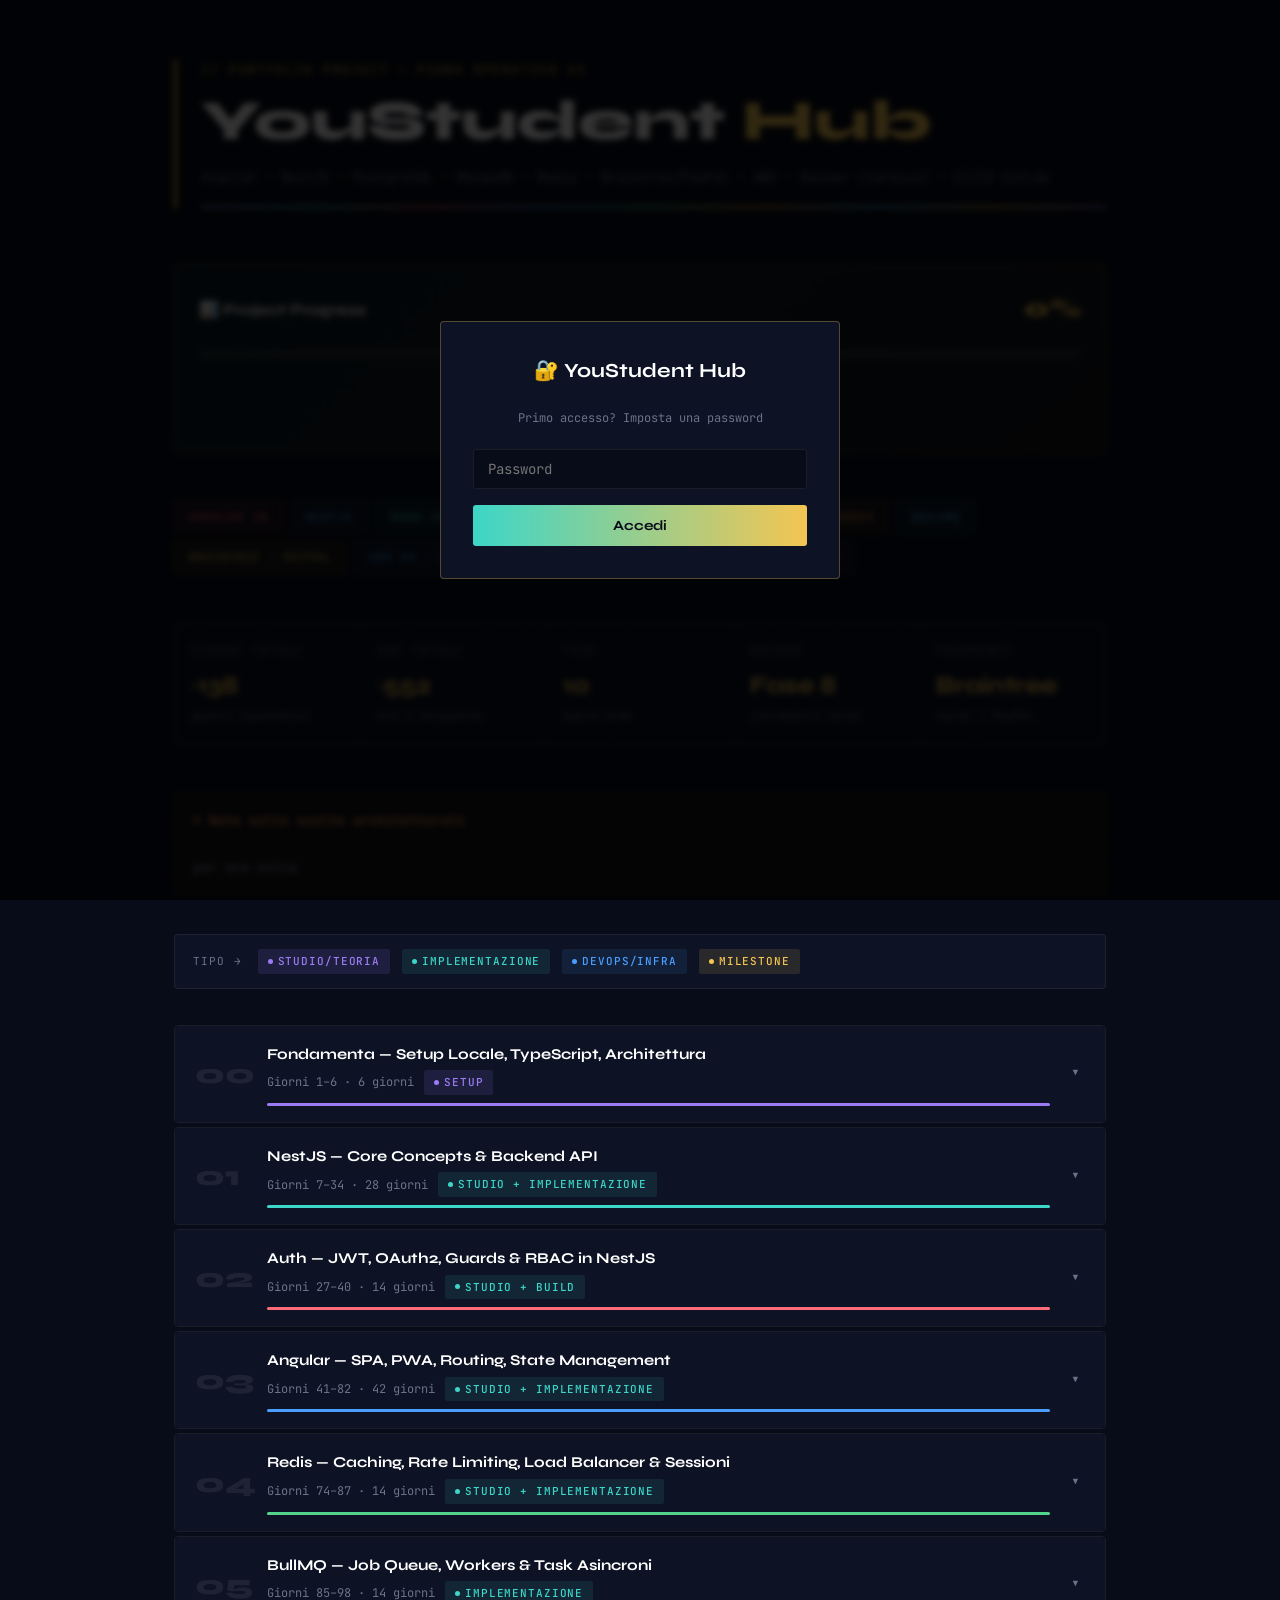
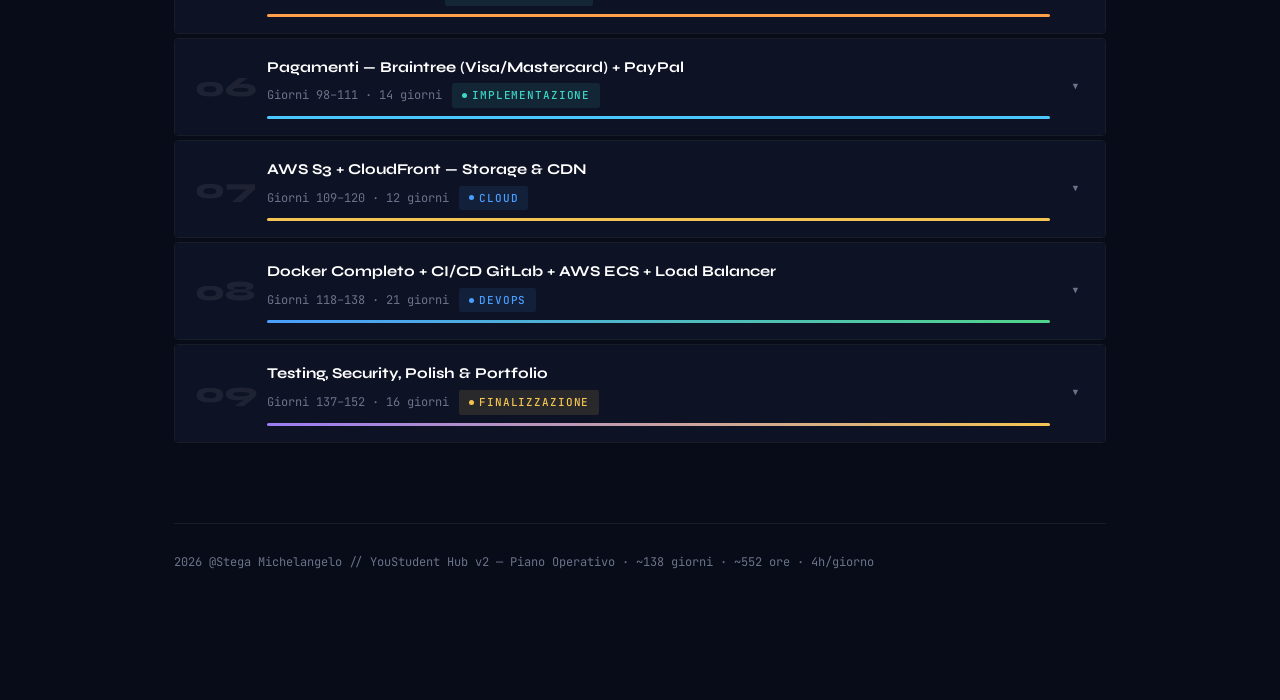
==== commit 89a79580: "added progress viewer; added data persistance for tracking progress; added import/export for progres" ====
--- a/index.html
+++ b/index.html
@@ -5,188 +5,7 @@
 <meta name="viewport" content="width=device-width, initial-scale=1.0">
 <title>Student Hub — Project Plan v2</title>
 <link href="https://fonts.googleapis.com/css2?family=Syne:wght@400;600;700;800&family=JetBrains+Mono:wght@300;400;500&display=swap" rel="stylesheet">
-<style>
-  :root {
-    --bg: #080C18;
-    --bg2: #0D1224;
-    --bg3: #131929;
-    --border: rgba(255,255,255,0.07);
-    --gold: #F4C553;
-    --gold-dim: rgba(244,197,83,0.15);
-    --teal: #3DD6C8;
-    --rose: #FF6B7A;
-    --purple: #9B7CF4;
-    --blue: #4A9EFF;
-    --green: #52D48A;
-    --orange: #FF9F4A;
-    --cyan: #4AC8FF;
-    --text: #E8EAF0;
-    --muted: #6B738A;
-    --accent-border: rgba(244,197,83,0.3);
-  }
-  * { box-sizing: border-box; margin: 0; padding: 0; }
-  body {
-    background: var(--bg);
-    color: var(--text);
-    font-family: 'JetBrains Mono', monospace;
-    font-size: 13px;
-    line-height: 1.7;
-    min-height: 100vh;
-  }
-  body::before {
-    content:'';
-    position: fixed;
-    inset: 0;
-    background-image: url("data:image/svg+xml,%3Csvg viewBox='0 0 256 256' xmlns='http://www.w3.org/2000/svg'%3E%3Cfilter id='n'%3E%3CfeTurbulence type='fractalNoise' baseFrequency='0.9' numOctaves='4' stitchTiles='stitch'/%3E%3C/filter%3E%3Crect width='100%25' height='100%25' filter='url(%23n)' opacity='0.04'/%3E%3C/svg%3E");
-    pointer-events: none;
-    z-index: 0;
-    opacity: 0.4;
-  }
-  .wrapper { position: relative; z-index: 1; max-width: 980px; margin: 0 auto; padding: 60px 24px 120px; }
-
-  .header { margin-bottom: 56px; border-left: 3px solid var(--gold); padding-left: 24px; }
-  .header-tag { font-size: 11px; letter-spacing: 0.2em; color: var(--gold); text-transform: uppercase; margin-bottom: 10px; }
-  .header h1 { font-family: 'Syne', sans-serif; font-weight: 800; font-size: clamp(30px, 5vw, 50px); line-height: 1.1; color: #fff; margin-bottom: 8px; }
-  .header h1 span { color: var(--gold); }
-  .header-sub { color: var(--muted); font-size: 12px; margin-top: 14px; }
-  .rainbow-bar { height: 2px; width: 100%; margin-top: 16px; background: linear-gradient(90deg, #9B7CF4,#3DD6C8,#FF6B7A,#4A9EFF,#52D48A,#FF9F4A,#4AC8FF,#F4C553,#9B7CF4); }
-
-  /* STACK BADGES */
-  .stack-row { display: flex; flex-wrap: wrap; gap: 8px; margin-bottom: 48px; }
-  .stack-pill {
-    display: inline-flex; align-items: center; gap: 6px;
-    padding: 5px 12px; border-radius: 2px; font-size: 10px;
-    letter-spacing: 0.08em; text-transform: uppercase; font-weight: 500;
-    border: 1px solid;
-  }
-  .sp-red    { background: rgba(255,107,122,0.08); color: #FF6B7A; border-color: rgba(255,107,122,0.2); }
-  .sp-blue   { background: rgba(74,158,255,0.08); color: #4A9EFF; border-color: rgba(74,158,255,0.2); }
-  .sp-teal   { background: rgba(61,214,200,0.08); color: #3DD6C8; border-color: rgba(61,214,200,0.2); }
-  .sp-purple { background: rgba(155,124,244,0.08); color: #9B7CF4; border-color: rgba(155,124,244,0.2); }
-  .sp-green  { background: rgba(82,212,138,0.08); color: #52D48A; border-color: rgba(82,212,138,0.2); }
-  .sp-orange { background: rgba(255,159,74,0.08); color: #FF9F4A; border-color: rgba(255,159,74,0.2); }
-  .sp-cyan   { background: rgba(74,200,255,0.08); color: #4AC8FF; border-color: rgba(74,200,255,0.2); }
-  .sp-gold   { background: rgba(244,197,83,0.08); color: #F4C553; border-color: rgba(244,197,83,0.2); }
-
-  .stats { display: grid; grid-template-columns: repeat(auto-fit, minmax(130px, 1fr)); gap: 1px; background: var(--border); border: 1px solid var(--border); border-radius: 4px; margin-bottom: 48px; overflow: hidden; }
-  .stat { background: var(--bg2); padding: 18px 16px; }
-  .stat-label { font-size: 10px; color: var(--muted); letter-spacing: 0.15em; text-transform: uppercase; margin-bottom: 6px; }
-  .stat-value { font-family: 'Syne', sans-serif; font-size: 22px; font-weight: 700; color: var(--gold); }
-  .stat-unit { font-size: 11px; color: var(--muted); }
-
-  /* NOTE BOX */
-  .note-box { padding: 14px 18px; background: rgba(255,159,74,0.06); border: 1px solid rgba(255,159,74,0.2); border-radius: 4px; margin-bottom: 40px; font-size: 12px; color: #B0B8C8; line-height: 1.8; }
-  .note-box strong { color: var(--orange); }
-
-  .legend { display: flex; flex-wrap: wrap; gap: 12px; margin-bottom: 36px; padding: 14px 18px; background: var(--bg2); border: 1px solid var(--border); border-radius: 4px; align-items: center; }
-  .legend-label { font-size: 10px; color: var(--muted); text-transform: uppercase; letter-spacing: 0.1em; margin-right: 4px; }
-  .badge { display: inline-flex; align-items: center; gap: 5px; padding: 3px 10px; border-radius: 2px; font-size: 10px; letter-spacing: 0.08em; text-transform: uppercase; font-weight: 500; }
-  .badge-dot { width: 5px; height: 5px; border-radius: 50%; }
-  .badge.theory  { background: rgba(155,124,244,0.12); color: var(--purple); }
-  .badge.theory .badge-dot  { background: var(--purple); }
-  .badge.build   { background: rgba(61,214,200,0.1);  color: var(--teal); }
-  .badge.build .badge-dot   { background: var(--teal); }
-  .badge.devops  { background: rgba(74,158,255,0.1);  color: var(--blue); }
-  .badge.devops .badge-dot  { background: var(--blue); }
-  .badge.milestone { background: rgba(244,197,83,0.12); color: var(--gold); }
-  .badge.milestone .badge-dot { background: var(--gold); }
-
-  /* PHASE */
-  .phase { margin-bottom: 4px; border: 1px solid var(--border); border-radius: 4px; overflow: hidden; transition: border-color 0.2s; }
-  .phase:hover { border-color: rgba(255,255,255,0.13); }
-  .phase.open { border-color: var(--accent-border); }
-  .phase-header { display: grid; grid-template-columns: 56px 1fr auto; align-items: center; gap: 16px; padding: 16px 20px; cursor: pointer; background: var(--bg2); user-select: none; transition: background 0.15s; }
-  .phase-header:hover { background: var(--bg3); }
-  .phase.open .phase-header { background: var(--bg3); }
-  .phase-num { font-family: 'Syne', sans-serif; font-size: 26px; font-weight: 800; color: var(--border); line-height: 1; }
-  .phase-name { font-family: 'Syne', sans-serif; font-size: 14px; font-weight: 700; color: #fff; margin-bottom: 3px; }
-  .phase-meta { display: flex; gap: 10px; align-items: center; flex-wrap: wrap; }
-  .phase-days { font-size: 11px; color: var(--muted); }
-  .phase-color-bar { height: 3px; border-radius: 2px; width: 100%; margin-top: 8px; }
-  .phase-toggle { font-size: 18px; color: var(--muted); transition: transform 0.2s, color 0.2s; padding: 4px; }
-  .phase.open .phase-toggle { transform: rotate(180deg); color: var(--gold); }
-  .phase-body { display: none; border-top: 1px solid var(--border); }
-  .phase.open .phase-body { display: block; }
-
-  /* CONCEPT BOX */
-  .concept-box { padding: 18px 22px; background: var(--bg); border-bottom: 1px solid var(--border); }
-  .concept-title { font-size: 10px; letter-spacing: 0.15em; text-transform: uppercase; color: var(--gold); margin-bottom: 10px; }
-  .concept-text { color: #9BA3BA; font-size: 12px; line-height: 1.9; }
-  .concept-text strong { color: var(--text); }
-
-  /* DAYS */
-  .day-row { display: grid; grid-template-columns: 80px 1fr; border-bottom: 1px solid var(--border); transition: background 0.1s; }
-  .day-row:last-child { border-bottom: none; }
-  .day-row:hover { background: rgba(255,255,255,0.02); }
-  .day-num-col { display: flex; flex-direction: column; align-items: center; justify-content: flex-start; padding: 14px 8px; border-right: 1px solid var(--border); gap: 5px; }
-  .day-label { font-size: 9px; color: var(--muted); letter-spacing: 0.12em; text-transform: uppercase; }
-  .day-number { font-family: 'Syne', sans-serif; font-size: 20px; font-weight: 700; color: var(--muted); line-height: 1; }
-  .day-row.milestone-day .day-number { color: var(--gold); }
-  .day-type-dot { width: 7px; height: 7px; border-radius: 50%; margin-top: 4px; }
-  .day-content-col { padding: 13px 20px; }
-  .day-title { font-family: 'Syne', sans-serif; font-size: 13px; font-weight: 600; color: #fff; margin-bottom: 6px; }
-  .day-tasks { list-style: none; color: #8A93A8; font-size: 11.5px; }
-  .day-tasks li { padding: 2px 0; display: flex; gap: 8px; align-items: flex-start; }
-  .day-tasks li::before { content: '→'; color: var(--muted); flex-shrink: 0; margin-top: 1px; }
-  .day-tasks li strong { color: var(--text); }
-  .tip-box { margin-top: 10px; padding: 8px 12px; background: rgba(244,197,83,0.05); border-left: 2px solid var(--gold); font-size: 11px; color: #9BA3BA; }
-  .tip-box strong { color: var(--gold); }
-  .warn-box { margin-top: 10px; padding: 8px 12px; background: rgba(255,107,122,0.05); border-left: 2px solid var(--rose); font-size: 11px; color: #9BA3BA; }
-  .warn-box strong { color: var(--rose); }
-  .milestone-banner { background: rgba(244,197,83,0.06); border: 1px solid rgba(244,197,83,0.2); border-radius: 3px; padding: 10px 14px; margin-top: 10px; font-size: 11px; color: var(--gold); display: flex; align-items: center; gap: 8px; }
-
-  /* PHASE COLORS */
-  .ph0 .phase-color-bar { background: var(--purple); }
-  .ph0 .phase.open { border-color: rgba(155,124,244,0.35); }
-  .ph0 .phase.open .phase-num { color: var(--purple); }
-
-  .ph1 .phase-color-bar { background: var(--teal); }
-  .ph1 .phase.open { border-color: rgba(61,214,200,0.35); }
-  .ph1 .phase.open .phase-num { color: var(--teal); }
-
-  .ph2 .phase-color-bar { background: var(--rose); }
-  .ph2 .phase.open { border-color: rgba(255,107,122,0.35); }
-  .ph2 .phase.open .phase-num { color: var(--rose); }
-
-  .ph3 .phase-color-bar { background: var(--blue); }
-  .ph3 .phase.open { border-color: rgba(74,158,255,0.35); }
-  .ph3 .phase.open .phase-num { color: var(--blue); }
-
-  .ph4 .phase-color-bar { background: var(--green); }
-  .ph4 .phase.open { border-color: rgba(82,212,138,0.35); }
-  .ph4 .phase.open .phase-num { color: var(--green); }
-
-  .ph5 .phase-color-bar { background: var(--orange); }
-  .ph5 .phase.open { border-color: rgba(255,159,74,0.35); }
-  .ph5 .phase.open .phase-num { color: var(--orange); }
-
-  .ph6 .phase-color-bar { background: var(--cyan); }
-  .ph6 .phase.open { border-color: rgba(74,200,255,0.35); }
-  .ph6 .phase.open .phase-num { color: var(--cyan); }
-
-  .ph7 .phase-color-bar { background: var(--gold); }
-  .ph7 .phase.open { border-color: rgba(244,197,83,0.35); }
-  .ph7 .phase.open .phase-num { color: var(--gold); }
-
-  .ph8 .phase-color-bar { background: linear-gradient(90deg,#4A9EFF,#52D48A); }
-  .ph8 .phase.open { border-color: rgba(74,158,255,0.35); }
-  .ph8 .phase.open .phase-num { color: var(--blue); }
-
-  .ph9 .phase-color-bar { background: linear-gradient(90deg,var(--purple),var(--gold)); }
-  .ph9 .phase.open { border-color: rgba(244,197,83,0.35); }
-  .ph9 .phase.open .phase-num { color: var(--gold); }
-
-  code { background: rgba(255,255,255,0.06); padding: 1px 5px; border-radius: 2px; font-size: 10.5px; color: #B8C0D8; }
-
-  .footer { margin-top: 80px; padding-top: 28px; border-top: 1px solid var(--border); color: var(--muted); font-size: 11px; }
-
-  @media(max-width:600px) {
-    .day-row { grid-template-columns: 60px 1fr; }
-    .stats { grid-template-columns: 1fr 1fr; }
-    .phase-header { grid-template-columns: 36px 1fr auto; gap: 10px; }
-    .phase-num { font-size: 18px; }
-  }
-</style>
+<link rel="stylesheet" href="styles.css">
 </head>
 <body>
 <div class="wrapper">
@@ -196,6 +15,24 @@
     <h1>YouStudent <span>Hub</span></h1>
     <div class="header-sub">Angular · NestJS · PostgreSQL · MongoDB · Redis · Braintree/PayPal · AWS · Docker (tardivo) · CI/CD GitLab</div>
     <div class="rainbow-bar"></div>
+  </div>
+
+  <!-- PROGRESS TRACKING BOX -->
+  <div class="progress-box">
+    <div class="progress-header">
+      <div class="progress-title">📊 Project Progress</div>
+      <div class="progress-percentage"><span id="totalPercentage">0</span>%</div>
+    </div>
+    <div class="progress-bar-container">
+      <div class="progress-bar-fill" id="totalProgressBar"></div>
+    </div>
+    <div class="phase-progress-list" id="phaseProgressList"></div>
+    <div style="text-align: center; margin-top: 16px;">
+      <button id="logoutBtn" style="padding: 8px 16px; background: var(--rose); border: none; border-radius: 3px; color: white; cursor: pointer; font-size: 12px; font-weight: 600;">🔒 Logout</button>
+      <button id="exportBtn" style="padding: 8px 16px; background: var(--orange); border: none; border-radius: 3px; color: white; cursor: pointer; font-size: 12px; font-weight: 600; margin-left: 8px;">💾 Export</button>
+      <button id="importBtn" style="padding: 8px 16px; background: var(--blue); border: none; border-radius: 3px; color: white; cursor: pointer; font-size: 12px; font-weight: 600; margin-left: 8px;">📂 Import</button>
+      <input type="file" id="importFile" accept=".json" style="display: none;">
+    </div>
   </div>
 
   <div class="stack-row">
@@ -1286,10 +1123,301 @@
 </div>
 
 <script>
-  function toggle(id) {
-    document.getElementById(id).classList.toggle('open');
+// ===== PASSWORD PROTECTION & AUTH SYSTEM =====
+const SECRET_KEY = 'YouStudentHub2026'; // Chiave per criptazione - CAMBIA QUESTO!
+const PASSWORD_HASH_KEY = 'ysh_pwd_hash';
+const PROGRESS_DATA_KEY = 'ysh_progress_data';
+const SESSION_KEY = 'ysh_session';
+
+// Funzione di hash semplice (usa SubtleCrypto se disponibile)
+async function hashPassword(password) {
+  const encoder = new TextEncoder();
+  const data = encoder.encode(password);
+  const hashBuffer = await crypto.subtle.digest('SHA-256', data);
+  const hashArray = Array.from(new Uint8Array(hashBuffer));
+  return hashArray.map(b => b.toString(16).padStart(2, '0')).join('');
+}
+
+// Criptazione XOR semplice per i dati di progresso
+function encryptData(data, key) {
+  const json = JSON.stringify(data);
+  let encrypted = '';
+  for (let i = 0; i < json.length; i++) {
+    encrypted += String.fromCharCode(json.charCodeAt(i) ^ key.charCodeAt(i % key.length));
   }
-  document.getElementById('ph0').classList.add('open');
+  return btoa(encrypted);
+}
+
+function decryptData(encrypted, key) {
+  try {
+    const json = atob(encrypted);
+    let decrypted = '';
+    for (let i = 0; i < json.length; i++) {
+      decrypted += String.fromCharCode(json.charCodeAt(i) ^ key.charCodeAt(i % key.length));
+    }
+    return JSON.parse(decrypted);
+  } catch (e) {
+    return null;
+  }
+}
+
+// Init auth modal
+function showAuthModal() {
+  const modal = document.createElement('div');
+  modal.className = 'auth-modal';
+  modal.innerHTML = `
+    <div class="auth-modal-content">
+      <div class="auth-modal-title">🔐 YouStudent Hub</div>
+      <p style="color: var(--muted); font-size: 12px; margin-bottom: 20px; text-align: center;">Primo accesso? Imposta una password</p>
+      <div id="authError" class="auth-modal-error"></div>
+      <input type="password" id="passwordInput" class="auth-modal-input" placeholder="Password" />
+      <button id="authSubmitBtn" class="auth-modal-button">Accedi</button>
+    </div>
+  `;
+  document.body.appendChild(modal);
+
+  document.getElementById('authSubmitBtn').addEventListener('click', async () => {
+    const password = document.getElementById('passwordInput').value;
+    if (!password) {
+      document.getElementById('authError').textContent = 'Inserisci una password';
+      return;
+    }
+
+    const hash = await hashPassword(password);
+    const stored = localStorage.getItem(PASSWORD_HASH_KEY);
+
+    if (!stored) {
+      // Primo accesso - salva la password
+      localStorage.setItem(PASSWORD_HASH_KEY, hash);
+      localStorage.setItem(SESSION_KEY, Date.now().toString());
+      modal.remove();
+      init();
+    } else if (stored === hash) {
+      // Password corretta
+      localStorage.setItem(SESSION_KEY, Date.now().toString());
+      modal.remove();
+      init();
+    } else {
+      // Password errata
+      document.getElementById('authError').textContent = '❌ Password errata';
+      document.getElementById('passwordInput').value = '';
+    }
+  });
+
+  document.getElementById('passwordInput').addEventListener('keypress', (e) => {
+    if (e.key === 'Enter') document.getElementById('authSubmitBtn').click();
+  });
+}
+
+// Check if authenticated
+function isAuthenticated() {
+  const session = localStorage.getItem(SESSION_KEY);
+  return session !== null;
+}
+
+// Logout
+function logout() {
+  localStorage.removeItem(SESSION_KEY);
+  location.reload();
+}
+
+// Export progress
+function exportData() {
+  const data = localStorage.getItem(PROGRESS_DATA_KEY);
+  const progressData = data ? decryptData(data, SECRET_KEY) : {};
+  const json = JSON.stringify(progressData, null, 2);
+  const blob = new Blob([json], { type: 'application/json' });
+  const url = URL.createObjectURL(blob);
+  const a = document.createElement('a');
+  a.href = url;
+  a.download = `ysh-progress-${new Date().toISOString().split('T')[0]}.json`;
+  a.click();
+  URL.revokeObjectURL(url);
+}
+
+// Import progress
+function setupImport() {
+  const importBtn = document.getElementById('importBtn');
+  const importFile = document.getElementById('importFile');
+
+  importBtn.addEventListener('click', () => {
+    importFile.click();
+  });
+
+  importFile.addEventListener('change', (e) => {
+    const file = e.target.files[0];
+    if (!file) return;
+
+    const reader = new FileReader();
+    reader.onload = (event) => {
+      try {
+        const importedData = JSON.parse(event.target.result);
+        const encrypted = encryptData(importedData, SECRET_KEY);
+        localStorage.setItem(PROGRESS_DATA_KEY, encrypted);
+        alert('✅ Dati importati con successo! Ricarica la pagina.');
+        location.reload();
+      } catch (error) {
+        alert('❌ Errore nell\'importazione del file');
+      }
+    };
+    reader.readAsText(file);
+  });
+}
+
+// Load and save progress
+function loadProgress() {
+  const data = localStorage.getItem(PROGRESS_DATA_KEY);
+  if (data) {
+    const decrypted = decryptData(data, SECRET_KEY);
+    return decrypted || {};
+  }
+  return {};
+}
+
+function saveProgress() {
+  const progressData = {};
+  document.querySelectorAll('.phase-checkbox').forEach((checkbox) => {
+    progressData[checkbox.id] = checkbox.checked;
+  });
+  const encrypted = encryptData(progressData, SECRET_KEY);
+  localStorage.setItem(PROGRESS_DATA_KEY, encrypted);
+}
+
+// Update progress visualization
+function updateProgressBar() {
+  const phases = ['ph0', 'ph1', 'ph2', 'ph3', 'ph4', 'ph5', 'ph6', 'ph7', 'ph8', 'ph9'];
+  const progressData = loadProgress();
+  let totalCompleted = 0;
+  const phaseCompletion = {};
+
+  phases.forEach((phaseId) => {
+    const phaseCheckboxes = document.querySelectorAll(`input[id^="${phaseId}-"]`);
+    let phaseCompleted = 0;
+    phaseCheckboxes.forEach((checkbox) => {
+      if (checkbox.checked) {
+        phaseCompleted++;
+        totalCompleted++;
+      }
+    });
+    const percentage = phaseCheckboxes.length > 0 ? Math.round((phaseCompleted / phaseCheckboxes.length) * 100) : 0;
+    phaseCompletion[phaseId] = { completed: phaseCompleted, total: phaseCheckboxes.length, percentage };
+  });
+
+  const totalCheckboxes = document.querySelectorAll('.phase-checkbox').length;
+  const totalPercentage = totalCheckboxes > 0 ? Math.round((totalCompleted / totalCheckboxes) * 100) : 0;
+
+  document.getElementById('totalPercentage').textContent = totalPercentage;
+  document.getElementById('totalProgressBar').style.width = totalPercentage + '%';
+
+  // Update phase progress items
+  const phaseList = document.getElementById('phaseProgressList');
+  phaseList.innerHTML = '';
+  phases.forEach((phaseId) => {
+    const { completed, total, percentage } = phaseCompletion[phaseId];
+    const phaseNames = ['Fondamenta', 'NestJS', 'Auth', 'Angular', 'Redis', 'BullMQ', 'Pagamenti', 'AWS S3', 'Docker', 'Testing'];
+    const phaseName = phaseNames[parseInt(phaseId.replace('ph', ''))];
+    
+    const itemDiv = document.createElement('div');
+    itemDiv.className = 'phase-progress-item';
+    itemDiv.innerHTML = `
+      <div class="phase-progress-name">${phaseName}</div>
+      <div class="phase-progress-bar">
+        <div class="phase-progress-bar-fill" style="width: ${percentage}%; background: var(--${phaseId === 'ph0' ? 'purple' : phaseId === 'ph1' ? 'teal' : phaseId === 'ph2' ? 'rose' : phaseId === 'ph3' ? 'blue' : phaseId === 'ph4' ? 'green' : phaseId === 'ph5' ? 'orange' : phaseId === 'ph6' ? 'cyan' : phaseId === 'ph7' ? 'gold' : phaseId === 'ph8' ? 'blue' : 'gold'});"></div>
+      </div>
+      <div class="phase-progress-value">${completed}/${total} (${percentage}%)</div>
+    `;
+    phaseList.appendChild(itemDiv);
+  });
+
+  saveProgress();
+}
+
+// Initialize
+function init() {
+  // Add checkboxes to each day
+  document.querySelectorAll('.day-row').forEach((dayRow, index) => {
+    const phaseHeader = dayRow.closest('[class*="ph"]');
+    let phaseClass = '';
+    for (let i = 0; i < 10; i++) {
+      if (phaseHeader.classList.contains(`ph${i}`)) {
+        phaseClass = `ph${i}`;
+        break;
+      }
+    }
+
+    const dayNumber = dayRow.querySelector('.day-number')?.textContent || index;
+    const checkboxId = `${phaseClass}-day${dayNumber}`;
+
+    const checkbox = document.createElement('input');
+    checkbox.type = 'checkbox';
+    checkbox.id = checkboxId;
+    checkbox.className = 'phase-checkbox';
+
+    const label = document.createElement('label');
+    label.htmlFor = checkboxId;
+    label.style.cursor = 'pointer';
+    label.textContent = ' Completato';
+    label.style.fontSize = '12px';
+    label.style.marginLeft = '8px';
+
+    const container = document.createElement('div');
+    container.className = 'phase-checkbox';
+    container.appendChild(checkbox);
+    container.appendChild(label);
+    container.style.display = 'flex';
+    container.style.alignItems = 'center';
+    container.style.gap = '6px';
+    container.style.margin = '12px 0 0 0';
+
+    dayRow.querySelector('.day-content-col')?.appendChild(container);
+
+    checkbox.addEventListener('change', updateProgressBar);
+  });
+
+  // Load saved progress
+  const progressData = loadProgress();
+  Object.keys(progressData).forEach((checkboxId) => {
+    const checkbox = document.getElementById(checkboxId);
+    if (checkbox) checkbox.checked = progressData[checkboxId];
+  });
+
+  // Setup buttons
+  document.getElementById('logoutBtn').addEventListener('click', logout);
+  document.getElementById('exportBtn').addEventListener('click', exportData);
+  setupImport();
+
+  // Initial progress update
+  updateProgressBar();
+
+  // Collapse all phases except first one
+  document.querySelectorAll('.phase').forEach((phase, index) => {
+    if (index !== 0) phase.classList.remove('open');
+  });
+}
+
+// On page load
+document.addEventListener('DOMContentLoaded', () => {
+  if (!isAuthenticated()) {
+    showAuthModal();
+  } else {
+    init();
+  }
+});
+
+// Original toggle function
+function toggle(id) {
+  const element = document.getElementById(id);
+  if (element) {
+    element.classList.toggle('open');
+  }
+}
+
+// Keep first phase open
+window.addEventListener('load', () => {
+  if (isAuthenticated()) {
+    document.getElementById('ph0')?.classList.add('open');
+  }
+});
 </script>
 </body>
 </html>
--- a/styles.css
+++ b/styles.css
@@ -0,0 +1,375 @@
+:root {
+  --bg: #080C18;
+  --bg2: #0D1224;
+  --bg3: #131929;
+  --border: rgba(255,255,255,0.07);
+  --gold: #F4C553;
+  --gold-dim: rgba(244,197,83,0.15);
+  --teal: #3DD6C8;
+  --rose: #FF6B7A;
+  --purple: #9B7CF4;
+  --blue: #4A9EFF;
+  --green: #52D48A;
+  --orange: #FF9F4A;
+  --cyan: #4AC8FF;
+  --text: #E8EAF0;
+  --muted: #6B738A;
+  --accent-border: rgba(244,197,83,0.3);
+}
+
+* { box-sizing: border-box; margin: 0; padding: 0; }
+
+body {
+  background: var(--bg);
+  color: var(--text);
+  font-family: 'JetBrains Mono', monospace;
+  font-size: 15px;
+  line-height: 1.7;
+  min-height: 100vh;
+}
+
+body::before {
+  content:'';
+  position: fixed;
+  inset: 0;
+  background-image: url("data:image/svg+xml,%3Csvg viewBox='0 0 256 256' xmlns='http://www.w3.org/2000/svg'%3E%3Cfilter id='n'%3E%3CfeTurbulence type='fractalNoise' baseFrequency='0.9' numOctaves='4' stitchTiles='stitch'/%3E%3C/filter%3E%3Crect width='100%25' height='100%25' filter='url(%23n)' opacity='0.04'/%3E%3C/svg%3E");
+  pointer-events: none;
+  z-index: 0;
+  opacity: 0.4;
+}
+
+.wrapper { position: relative; z-index: 1; max-width: 980px; margin: 0 auto; padding: 60px 24px 120px; }
+
+.header { margin-bottom: 56px; border-left: 3px solid var(--gold); padding-left: 24px; }
+.header-tag { font-size: 12px; letter-spacing: 0.2em; color: var(--gold); text-transform: uppercase; margin-bottom: 10px; }
+.header h1 { font-family: 'Syne', sans-serif; font-weight: 800; font-size: clamp(32px, 5vw, 56px); line-height: 1.1; color: #fff; margin-bottom: 8px; }
+.header h1 span { color: var(--gold); }
+.header-sub { color: var(--muted); font-size: 14px; margin-top: 14px; }
+.rainbow-bar { height: 2px; width: 100%; margin-top: 16px; background: linear-gradient(90deg, #9B7CF4,#3DD6C8,#FF6B7A,#4A9EFF,#52D48A,#FF9F4A,#4AC8FF,#F4C553,#9B7CF4); }
+
+/* STACK BADGES */
+.stack-row { display: flex; flex-wrap: wrap; gap: 8px; margin-bottom: 48px; }
+.stack-pill {
+  display: inline-flex; align-items: center; gap: 6px;
+  padding: 6px 14px; border-radius: 2px; font-size: 11px;
+  letter-spacing: 0.08em; text-transform: uppercase; font-weight: 500;
+  border: 1px solid;
+}
+.sp-red    { background: rgba(255,107,122,0.08); color: #FF6B7A; border-color: rgba(255,107,122,0.2); }
+.sp-blue   { background: rgba(74,158,255,0.08); color: #4A9EFF; border-color: rgba(74,158,255,0.2); }
+.sp-teal   { background: rgba(61,214,200,0.08); color: #3DD6C8; border-color: rgba(61,214,200,0.2); }
+.sp-purple { background: rgba(155,124,244,0.08); color: #9B7CF4; border-color: rgba(155,124,244,0.2); }
+.sp-green  { background: rgba(82,212,138,0.08); color: #52D48A; border-color: rgba(82,212,138,0.2); }
+.sp-orange { background: rgba(255,159,74,0.08); color: #FF9F4A; border-color: rgba(255,159,74,0.2); }
+.sp-cyan   { background: rgba(74,200,255,0.08); color: #4AC8FF; border-color: rgba(74,200,255,0.2); }
+.sp-gold   { background: rgba(244,197,83,0.08); color: #F4C553; border-color: rgba(244,197,83,0.2); }
+
+.stats { display: grid; grid-template-columns: repeat(auto-fit, minmax(130px, 1fr)); gap: 1px; background: var(--border); border: 1px solid var(--border); border-radius: 4px; margin-bottom: 48px; overflow: hidden; }
+.stat { background: var(--bg2); padding: 18px 16px; }
+.stat-label { font-size: 11px; color: var(--muted); letter-spacing: 0.15em; text-transform: uppercase; margin-bottom: 6px; }
+.stat-value { font-family: 'Syne', sans-serif; font-size: 24px; font-weight: 700; color: var(--gold); }
+.stat-unit { font-size: 12px; color: var(--muted); }
+
+/* PROGRESS BOX */
+.progress-box {
+  padding: 24px;
+  background: linear-gradient(135deg, rgba(61,214,200,0.08) 0%, rgba(244,197,83,0.05) 100%);
+  border: 1px solid rgba(244,197,83,0.2);
+  border-radius: 4px;
+  margin-bottom: 48px;
+}
+
+.progress-header {
+  display: flex;
+  justify-content: space-between;
+  align-items: center;
+  margin-bottom: 20px;
+}
+
+.progress-title {
+  font-family: 'Syne', sans-serif;
+  font-size: 16px;
+  font-weight: 700;
+  color: #fff;
+}
+
+.progress-percentage {
+  font-family: 'Syne', sans-serif;
+  font-size: 24px;
+  font-weight: 800;
+  color: var(--gold);
+}
+
+.progress-bar-container {
+  width: 100%;
+  height: 8px;
+  background: rgba(255,255,255,0.1);
+  border-radius: 4px;
+  overflow: hidden;
+  margin-bottom: 24px;
+}
+
+.progress-bar-fill {
+  height: 100%;
+  background: linear-gradient(90deg, var(--teal), var(--gold));
+  border-radius: 4px;
+  width: 0%;
+  transition: width 0.4s ease-out;
+}
+
+.phase-progress-list {
+  display: grid;
+  grid-template-columns: repeat(auto-fit, minmax(200px, 1fr));
+  gap: 16px;
+}
+
+.phase-progress-item {
+  padding: 14px;
+  background: rgba(255,255,255,0.05);
+  border: 1px solid var(--border);
+  border-radius: 3px;
+  cursor: pointer;
+  transition: all 0.2s;
+}
+
+.phase-progress-item:hover {
+  border-color: rgba(244,197,83,0.3);
+  background: rgba(255,255,255,0.08);
+}
+
+.phase-progress-name {
+  font-size: 12px;
+  color: var(--muted);
+  text-transform: uppercase;
+  letter-spacing: 0.1em;
+  margin-bottom: 8px;
+}
+
+.phase-progress-bar {
+  height: 6px;
+  background: rgba(255,255,255,0.1);
+  border-radius: 3px;
+  overflow: hidden;
+  margin-bottom: 8px;
+}
+
+.phase-progress-bar-fill {
+  height: 100%;
+  background: var(--teal);
+  width: 0%;
+  transition: width 0.3s ease;
+}
+
+.phase-progress-value {
+  font-family: 'Syne', sans-serif;
+  font-size: 13px;
+  font-weight: 600;
+  color: var(--gold);
+}
+
+/* NOTE BOX */
+.note-box { padding: 14px 18px; background: rgba(255,159,74,0.06); border: 1px solid rgba(255,159,74,0.2); border-radius: 4px; margin-bottom: 40px; font-size: 13px; color: #B0B8C8; line-height: 1.8; }
+.note-box strong { color: var(--orange); }
+
+.legend { display: flex; flex-wrap: wrap; gap: 12px; margin-bottom: 36px; padding: 14px 18px; background: var(--bg2); border: 1px solid var(--border); border-radius: 4px; align-items: center; }
+.legend-label { font-size: 11px; color: var(--muted); text-transform: uppercase; letter-spacing: 0.1em; margin-right: 4px; }
+.badge { display: inline-flex; align-items: center; gap: 5px; padding: 3px 10px; border-radius: 2px; font-size: 11px; letter-spacing: 0.08em; text-transform: uppercase; font-weight: 500; }
+.badge-dot { width: 5px; height: 5px; border-radius: 50%; }
+.badge.theory  { background: rgba(155,124,244,0.12); color: var(--purple); }
+.badge.theory .badge-dot  { background: var(--purple); }
+.badge.build   { background: rgba(61,214,200,0.1);  color: var(--teal); }
+.badge.build .badge-dot   { background: var(--teal); }
+.badge.devops  { background: rgba(74,158,255,0.1);  color: var(--blue); }
+.badge.devops .badge-dot  { background: var(--blue); }
+.badge.milestone { background: rgba(244,197,83,0.12); color: var(--gold); }
+.badge.milestone .badge-dot { background: var(--gold); }
+
+/* PHASE */
+.phase { margin-bottom: 4px; border: 1px solid var(--border); border-radius: 4px; overflow: hidden; transition: border-color 0.2s; }
+.phase:hover { border-color: rgba(255,255,255,0.13); }
+.phase.open { border-color: var(--accent-border); }
+.phase-header { display: grid; grid-template-columns: 56px 1fr auto; align-items: center; gap: 16px; padding: 16px 20px; cursor: pointer; background: var(--bg2); user-select: none; transition: background 0.15s; }
+.phase-header:hover { background: var(--bg3); }
+.phase.open .phase-header { background: var(--bg3); }
+.phase-num { font-family: 'Syne', sans-serif; font-size: 28px; font-weight: 800; color: var(--border); line-height: 1; }
+.phase-name { font-family: 'Syne', sans-serif; font-size: 15px; font-weight: 700; color: #fff; margin-bottom: 3px; }
+.phase-meta { display: flex; gap: 10px; align-items: center; flex-wrap: wrap; }
+.phase-days { font-size: 12px; color: var(--muted); }
+.phase-color-bar { height: 3px; border-radius: 2px; width: 100%; margin-top: 8px; }
+.phase-toggle { font-size: 18px; color: var(--muted); transition: transform 0.2s, color 0.2s; padding: 4px; }
+.phase.open .phase-toggle { transform: rotate(180deg); color: var(--gold); }
+.phase-body { display: none; border-top: 1px solid var(--border); }
+.phase.open .phase-body { display: block; }
+
+/* CONCEPT BOX */
+.concept-box { padding: 18px 22px; background: var(--bg); border-bottom: 1px solid var(--border); }
+.concept-title { font-size: 11px; letter-spacing: 0.15em; text-transform: uppercase; color: var(--gold); margin-bottom: 10px; }
+.concept-text { color: #9BA3BA; font-size: 13px; line-height: 1.9; }
+.concept-text strong { color: var(--text); }
+
+/* DAYS */
+.day-row { display: grid; grid-template-columns: 80px 1fr; border-bottom: 1px solid var(--border); transition: background 0.1s; }
+.day-row:last-child { border-bottom: none; }
+.day-row:hover { background: rgba(255,255,255,0.02); }
+.day-num-col { display: flex; flex-direction: column; align-items: center; justify-content: flex-start; padding: 14px 8px; border-right: 1px solid var(--border); gap: 5px; }
+.day-label { font-size: 10px; color: var(--muted); letter-spacing: 0.12em; text-transform: uppercase; }
+.day-number { font-family: 'Syne', sans-serif; font-size: 22px; font-weight: 700; color: var(--muted); line-height: 1; }
+.day-row.milestone-day .day-number { color: var(--gold); }
+.day-type-dot { width: 7px; height: 7px; border-radius: 50%; margin-top: 4px; }
+.day-content-col { padding: 13px 20px; }
+.day-title { font-family: 'Syne', sans-serif; font-size: 14px; font-weight: 600; color: #fff; margin-bottom: 6px; }
+.day-tasks { list-style: none; color: #8A93A8; font-size: 12px; }
+.day-tasks li { padding: 2px 0; display: flex; gap: 8px; align-items: flex-start; }
+.day-tasks li::before { content: '→'; color: var(--muted); flex-shrink: 0; margin-top: 1px; }
+.day-tasks li strong { color: var(--text); }
+.tip-box { margin-top: 10px; padding: 8px 12px; background: rgba(244,197,83,0.05); border-left: 2px solid var(--gold); font-size: 12px; color: #9BA3BA; }
+.tip-box strong { color: var(--gold); }
+.warn-box { margin-top: 10px; padding: 8px 12px; background: rgba(255,107,122,0.05); border-left: 2px solid var(--rose); font-size: 12px; color: #9BA3BA; }
+.warn-box strong { color: var(--rose); }
+.milestone-banner { background: rgba(244,197,83,0.06); border: 1px solid rgba(244,197,83,0.2); border-radius: 3px; padding: 10px 14px; margin-top: 10px; font-size: 12px; color: var(--gold); display: flex; align-items: center; gap: 8px; }
+
+/* PHASE COLORS */
+.ph0 .phase-color-bar { background: var(--purple); }
+.ph0 .phase.open { border-color: rgba(155,124,244,0.35); }
+.ph0 .phase.open .phase-num { color: var(--purple); }
+
+.ph1 .phase-color-bar { background: var(--teal); }
+.ph1 .phase.open { border-color: rgba(61,214,200,0.35); }
+.ph1 .phase.open .phase-num { color: var(--teal); }
+
+.ph2 .phase-color-bar { background: var(--rose); }
+.ph2 .phase.open { border-color: rgba(255,107,122,0.35); }
+.ph2 .phase.open .phase-num { color: var(--rose); }
+
+.ph3 .phase-color-bar { background: var(--blue); }
+.ph3 .phase.open { border-color: rgba(74,158,255,0.35); }
+.ph3 .phase.open .phase-num { color: var(--blue); }
+
+.ph4 .phase-color-bar { background: var(--green); }
+.ph4 .phase.open { border-color: rgba(82,212,138,0.35); }
+.ph4 .phase.open .phase-num { color: var(--green); }
+
+.ph5 .phase-color-bar { background: var(--orange); }
+.ph5 .phase.open { border-color: rgba(255,159,74,0.35); }
+.ph5 .phase.open .phase-num { color: var(--orange); }
+
+.ph6 .phase-color-bar { background: var(--cyan); }
+.ph6 .phase.open { border-color: rgba(74,200,255,0.35); }
+.ph6 .phase.open .phase-num { color: var(--cyan); }
+
+.ph7 .phase-color-bar { background: var(--gold); }
+.ph7 .phase.open { border-color: rgba(244,197,83,0.35); }
+.ph7 .phase.open .phase-num { color: var(--gold); }
+
+.ph8 .phase-color-bar { background: linear-gradient(90deg,#4A9EFF,#52D48A); }
+.ph8 .phase.open { border-color: rgba(74,158,255,0.35); }
+.ph8 .phase.open .phase-num { color: var(--blue); }
+
+.ph9 .phase-color-bar { background: linear-gradient(90deg,var(--purple),var(--gold)); }
+.ph9 .phase.open { border-color: rgba(244,197,83,0.35); }
+.ph9 .phase.open .phase-num { color: var(--gold); }
+
+code { background: rgba(255,255,255,0.06); padding: 1px 5px; border-radius: 2px; font-size: 11.5px; color: #B8C0D8; }
+
+.footer { margin-top: 80px; padding-top: 28px; border-top: 1px solid var(--border); color: var(--muted); font-size: 12px; }
+
+/* AUTH MODAL */
+.auth-modal {
+  position: fixed;
+  inset: 0;
+  background: rgba(0, 0, 0, 0.8);
+  display: flex;
+  justify-content: center;
+  align-items: center;
+  z-index: 1000;
+  backdrop-filter: blur(3px);
+}
+
+.auth-modal-content {
+  background: var(--bg2);
+  border: 1px solid var(--accent-border);
+  border-radius: 4px;
+  padding: 32px;
+  max-width: 400px;
+  width: 90%;
+}
+
+.auth-modal-title {
+  font-family: 'Syne', sans-serif;
+  font-size: 20px;
+  font-weight: 700;
+  color: #fff;
+  margin-bottom: 20px;
+  text-align: center;
+}
+
+.auth-modal-input {
+  width: 100%;
+  padding: 10px 14px;
+  background: var(--bg);
+  border: 1px solid var(--border);
+  border-radius: 3px;
+  color: var(--text);
+  font-size: 14px;
+  margin-bottom: 16px;
+  font-family: inherit;
+}
+
+.auth-modal-input:focus {
+  outline: none;
+  border-color: var(--gold);
+  box-shadow: 0 0 0 2px rgba(244,197,83,0.1);
+}
+
+.auth-modal-button {
+  width: 100%;
+  padding: 12px 16px;
+  background: linear-gradient(90deg, var(--teal), var(--gold));
+  border: none;
+  border-radius: 3px;
+  color: var(--bg);
+  font-family: 'Syne', sans-serif;
+  font-weight: 700;
+  font-size: 14px;
+  cursor: pointer;
+  transition: opacity 0.2s;
+}
+
+.auth-modal-button:hover {
+  opacity: 0.9;
+}
+
+.auth-modal-button:disabled {
+  opacity: 0.5;
+  cursor: not-allowed;
+}
+
+.auth-modal-error {
+  color: var(--rose);
+  font-size: 12px;
+  margin-bottom: 16px;
+  text-align: center;
+}
+
+.phase-checkbox {
+  display: flex;
+  align-items: center;
+  gap: 8px;
+  margin: 8px 0;
+  font-size: 13px;
+}
+
+.phase-checkbox input {
+  width: 16px;
+  height: 16px;
+  cursor: pointer;
+  accent-color: var(--gold);
+}
+
+@media(max-width:600px) {
+  .day-row { grid-template-columns: 60px 1fr; }
+  .stats { grid-template-columns: 1fr 1fr; }
+  .phase-header { grid-template-columns: 36px 1fr auto; gap: 10px; }
+  .phase-num { font-size: 20px; }
+  .phase-progress-list { grid-template-columns: 1fr; }
+}
